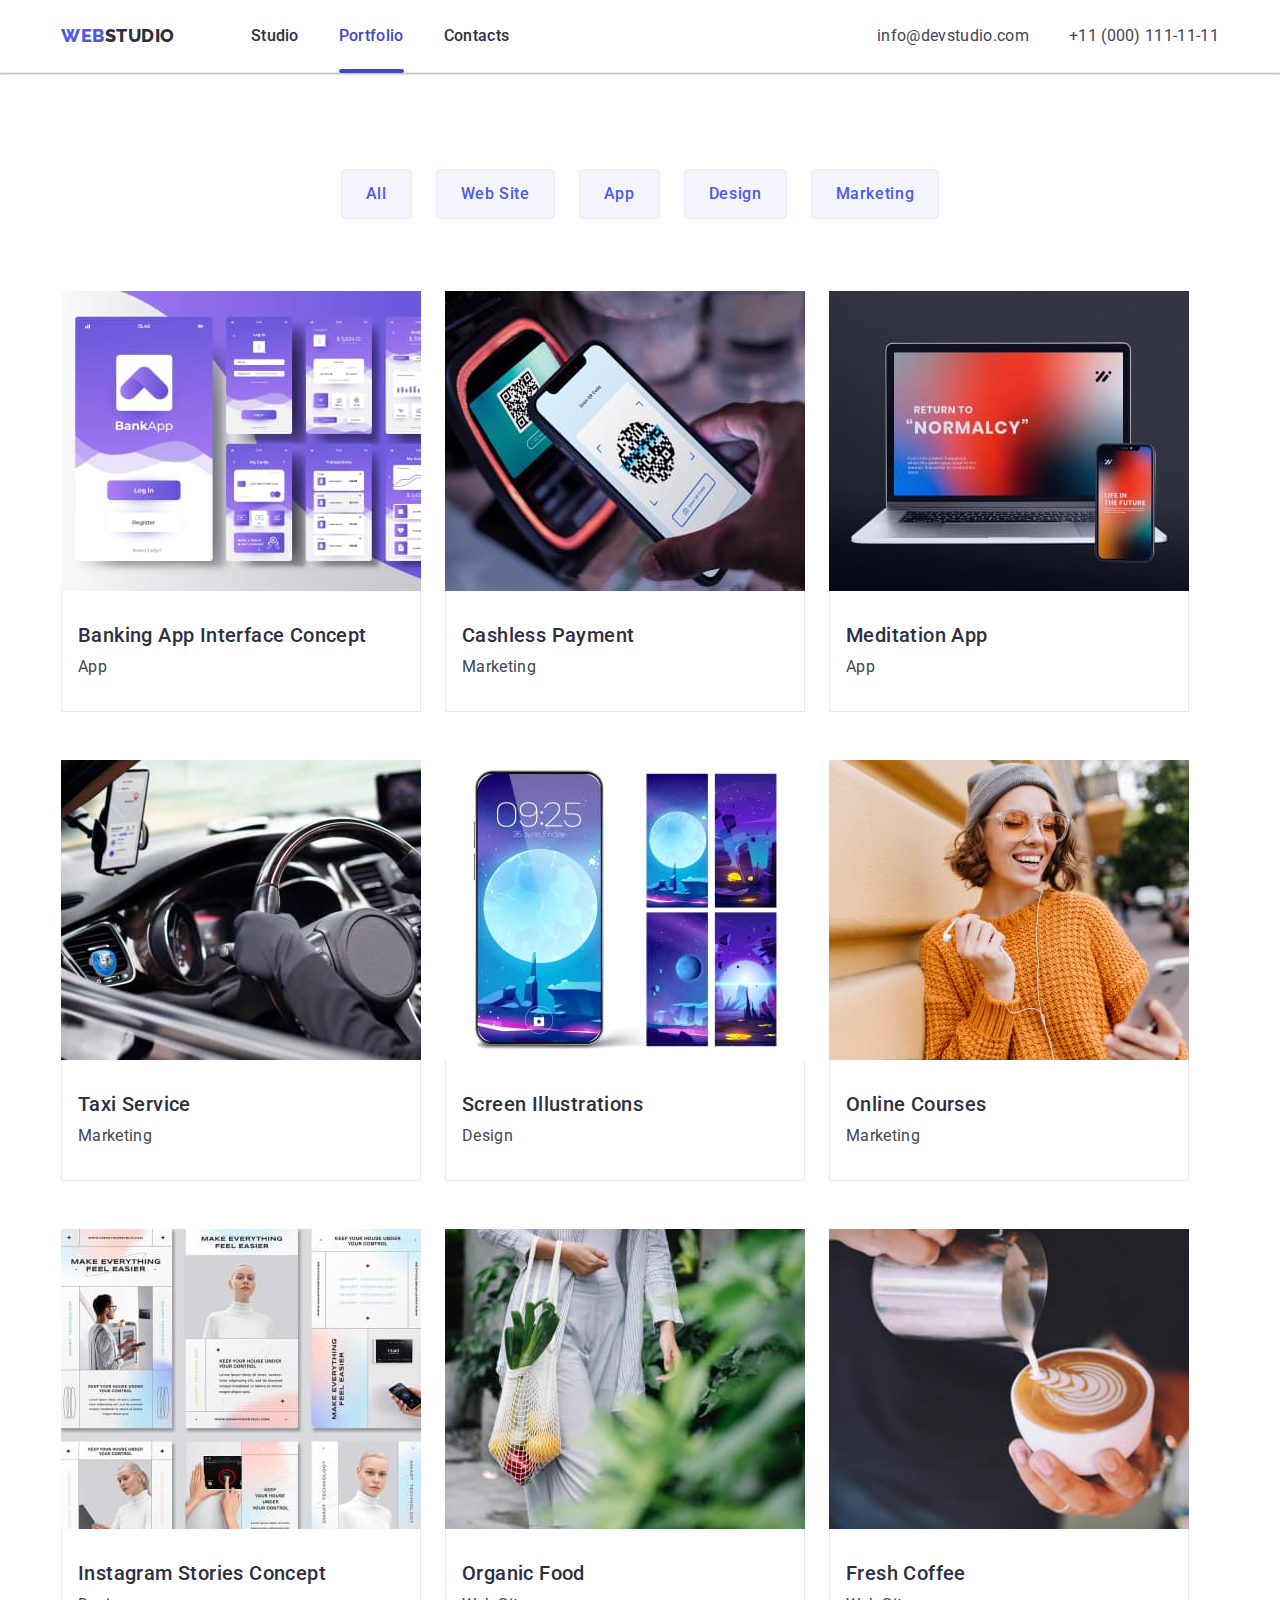
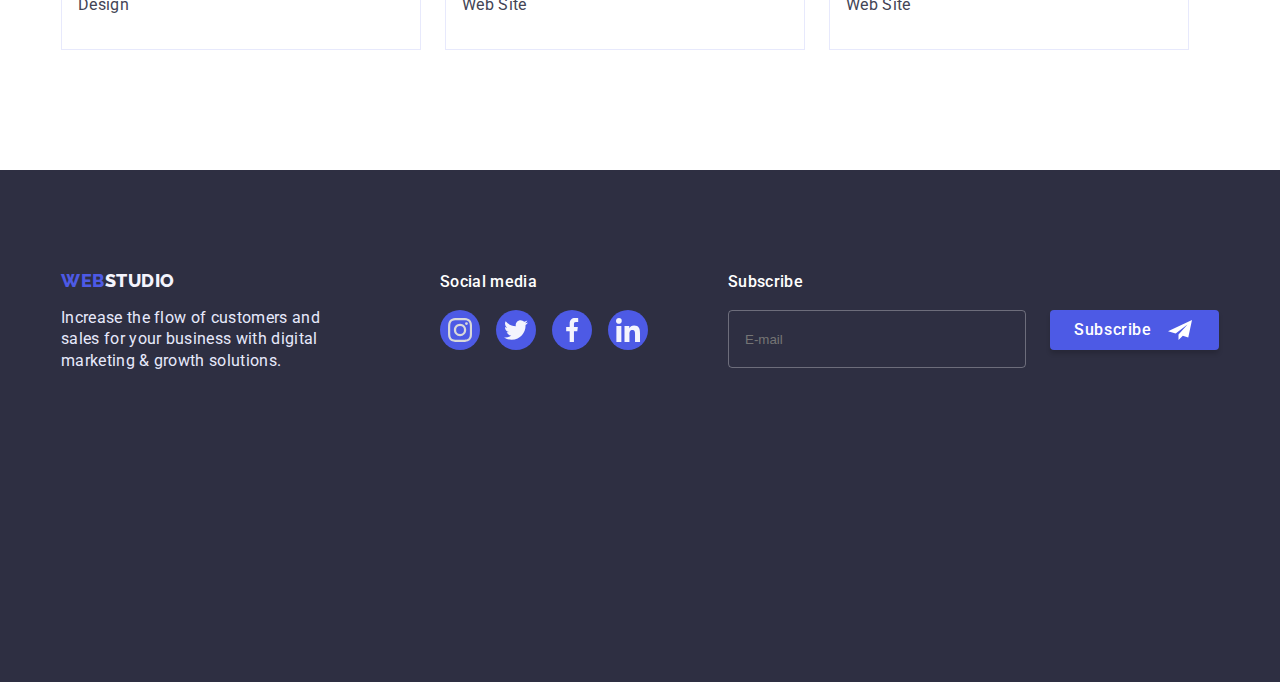
==== portfolio.html @ 03f20cb7 "summary" ====
<!DOCTYPE html>
<html lang="en">
  <head>
    <meta charset="UTF-8" />
    <meta http-equiv="X-UA-Compatible" content="IE=edge" />
    <meta name="viewport" content="width=device-width, initial-scale=1.0" />
    <title>Portfolio</title>
    <link rel="preconnect" href="https://fonts.googleapis.com" />
    <link rel="preconnect" href="https://fonts.gstatic.com" crossorigin />
    <link
      href="https://fonts.googleapis.com/css2?family=Raleway:wght@800&family=Roboto:wght@400;500;700&display=swap"
      rel="stylesheet"
    />
    <link
      rel="stylesheet"
      href="https://cdnjs.cloudflare.com/ajax/libs/modern-normalize/1.1.0/modern-normalize.min.css"
      integrity="sha512-wpPYUAdjBVSE4KJnH1VR1HeZfpl1ub8YT/NKx4PuQ5NmX2tKuGu6U/JRp5y+Y8XG2tV+wKQpNHVUX03MfMFn9Q=="
      crossorigin="anonymous"
      referrerpolicy="no-referrer"
    />
    <link
      rel="stylesheet"
      href="https://cdnjs.cloudflare.com/ajax/libs/animate.css/4.1.1/animate.min.css"
    />
    <link rel="stylesheet" href="./css/styles.css" />
  </head>
  <body>
    <!--Header-->
    <header class="header">
      <div class="container header-container">
        <nav class="site-nav">
          <a href="./index.html" class="logo-link logo-web link"
            >Web<span class="logo-studio">Studio</span></a
          >
          <!--navigation list-->
          <ul class="header-list list">
            <li class="header-item">
              <a class="header-link link" href="./index.html">Studio</a>
            </li>
            <li class="header-item">
              <a class="header-link link current" href="./portfolio.html"
                >Portfolio</a
              >
            </li>
            <li class="header-item">
              <a class="header-link link" href="">Contacts</a>
            </li>
          </ul>
        </nav>
        <address class="address">
          <ul class="contact-list list">
            <li class="contact-item">
              <a href="mailto:info@devstudio.com" class="contact link"
                >info@devstudio.com</a
              >
            </li>
            <li class="contact-item">
              <a href="tel:+110001111111" class="contact link"
                >+11 (000) 111-11-11</a
              >
            </li>
          </ul>
        </address>
      </div>
    </header>
    <!--Hero-->
    <main>
      <section class="portfolio">
        <div class="container">
          <h1 hidden>Field of activity</h1>
          <ul class="list-button list">
            <li class="button-nav">
              <button class="portfolio-modal-btn" type="button">All</button>
            </li>
            <li class="button-nav">
              <button class="portfolio-modal-btn" type="button">
                Web Site
              </button>
            </li>
            <li class="button-nav">
              <button class="portfolio-modal-btn" type="button">App</button>
            </li>
            <li class="button-nav">
              <button class="portfolio-modal-btn" type="button">Design</button>
            </li>
            <li class="button-nav">
              <button class="portfolio-modal-btn" type="button">
                Marketing
              </button>
            </li>
          </ul>
          <ul class="list row-cards-list">
            <li class="row-cards">
              <a href="" class="row-cards-link link">
                <div class="cards-top-wrap">
                  <img
                    src="./images/banking.jpg"
                    alt="service"
                    width="360"
                    height="300"
                  />
                  <p class="cards-cover-text">
                    14 Stylish and User-Friendly App Design Concepts · Task
                    Manager App · Calorie Tracker App · Exotic Fruit Ecommerce
                    App · Cloud Storage App
                  </p>
                </div>
                <div class="cards-container">
                  <h2 class="hero-media-img-title">
                    Banking App Interface Concept
                  </h2>
                  <p class="section-img-description">App</p>
                </div></a
              >
            </li>
            <li class="row-cards">
              <a href="" class="row-cards-link link">
                <div class="cards-top-wrap">
                  <img
                    src="./images/payment.jpg"
                    alt="cashless"
                    width="360"
                    height="300"
                  />
                  <p class="cards-cover-text">
                    14 Stylish and User-Friendly App Design Concepts · Task
                    Manager App · Calorie Tracker App · Exotic Fruit Ecommerce
                    App · Cloud Storage App
                  </p>
                </div>
                <div class="cards-container">
                  <h2 class="hero-media-img-title">Cashless Payment</h2>
                  <p class="section-img-description">Marketing</p>
                </div></a
              >
            </li>
            <li class="row-cards">
              <a href="" class="row-cards-link link"
                ><div class="cards-top-wrap">
                  <img
                    src="./images/add.jpg"
                    alt="meditation"
                    width="360"
                    height="300"
                  />
                  <p class="cards-cover-text">
                    14 Stylish and User-Friendly App Design Concepts · Task
                    Manager App · Calorie Tracker App · Exotic Fruit Ecommerce
                    App · Cloud Storage App
                  </p>
                </div>
                <div class="cards-container">
                  <h2 class="hero-media-img-title">Meditation App</h2>
                  <p class="section-img-description">App</p>
                </div></a
              >
            </li>
            <li class="row-cards">
              <a href="" class="row-cards-link link"
                ><div class="cards-top-wrap">
                  <img
                    src="./images/taxi.jpg"
                    alt="taxiservice"
                    width="360"
                    height="300"
                  />
                  <p class="cards-cover-text">
                    14 Stylish and User-Friendly App Design Concepts · Task
                    Manager App · Calorie Tracker App · Exotic Fruit Ecommerce
                    App · Cloud Storage App
                  </p>
                </div>
                <div class="cards-container">
                  <h2 class="hero-media-img-title">Taxi Service</h2>
                  <p class="section-img-description">Marketing</p>
                </div></a
              >
            </li>
            <li class="row-cards">
              <a href="" class="row-cards-link link"
                ><div class="cards-top-wrap">
                  <img
                    src="./images/screen.jpg"
                    alt="illustration"
                    width="360"
                    height="300"
                  />
                  <p class="cards-cover-text">
                    14 Stylish and User-Friendly App Design Concepts · Task
                    Manager App · Calorie Tracker App · Exotic Fruit Ecommerce
                    App · Cloud Storage App
                  </p>
                </div>
                <div class="cards-container">
                  <h2 class="hero-media-img-title">Screen Illustrations</h2>
                  <p class="section-img-description">Design</p>
                </div></a
              >
            </li>
            <li class="row-cards">
              <a href="" class="row-cards-link link"
                ><div class="cards-top-wrap">
                  <img
                    src="./images/onlinecourses.jpg"
                    alt="courses"
                    width="360"
                    height="300"
                  />
                  <p class="cards-cover-text">
                    14 Stylish and User-Friendly App Design Concepts · Task
                    Manager App · Calorie Tracker App · Exotic Fruit Ecommerce
                    App · Cloud Storage App
                  </p>
                </div>
                <div class="cards-container">
                  <h2 class="hero-media-img-title">Online Courses</h2>
                  <p class="section-img-description">Marketing</p>
                </div></a
              >
            </li>
            <li class="row-cards">
              <a href="" class="row-cards-link link"
                ><div class="cards-top-wrap">
                  <img
                    src="./images/instagram.jpg"
                    alt="storiescontent"
                    width="360"
                    height="300"
                  />
                  <p class="cards-cover-text">
                    14 Stylish and User-Friendly App Design Concepts · Task
                    Manager App · Calorie Tracker App · Exotic Fruit Ecommerce
                    App · Cloud Storage App
                  </p>
                </div>
                <div class="cards-container">
                  <h2 class="hero-media-img-title">
                    Instagram Stories Concept
                  </h2>
                  <p class="section-img-description">Design</p>
                </div></a
              >
            </li>
            <li class="row-cards">
              <a href="" class="row-cards-link link"
                ><div class="cards-top-wrap">
                  <img
                    src="./images/organicfood.jpg"
                    alt="organicfood"
                    width="360"
                    height="300"
                  />
                  <p class="cards-cover-text">
                    14 Stylish and User-Friendly App Design Concepts · Task
                    Manager App · Calorie Tracker App · Exotic Fruit Ecommerce
                    App · Cloud Storage App
                  </p>
                </div>
                <div class="cards-container">
                  <h2 class="hero-media-img-title">Organic Food</h2>
                  <p class="section-img-description">Web Site</p>
                </div></a
              >
            </li>
            <li class="row-cards">
              <a href="" class="row-cards-link link"
                ><div class="cards-top-wrap">
                  <img
                    src="./images/coffee.jpg"
                    alt="freshcofee"
                    width="360"
                    height="300"
                  />
                  <p class="cards-cover-text">
                    14 Stylish and User-Friendly App Design Concepts · Task
                    Manager App · Calorie Tracker App · Exotic Fruit Ecommerce
                    App · Cloud Storage App
                  </p>
                </div>
                <div class="cards-container">
                  <h2 class="hero-media-img-title">Fresh Coffee</h2>
                  <p class="section-img-description">Web Site</p>
                </div></a
              >
            </li>
          </ul>
        </div>
      </section>
    </main>
    <footer class="footer logo-link">
      <div class="footer-wrap container">
        <div>
          <a href="./index.html" class="logo-web link"
            >Web<span class="logo-studio-footer">studio</span></a
          >
          <p class="footer-text">
            Increase the flow of customers and sales for your business with
            digital marketing & growth solutions.
          </p>
        </div>
        <div class="social-nav">
          <h3 class="social-text">Social media</h3>
          <ul class="footer-soc-list list">
            <li class="footer-soc-item">
              <a href="" class="footer-soc-link link">
                <svg width="24" height="24" class="footer-soc-icon">
                  <use href="./images/icons.svg#icon-instagram"></use>
                </svg>
              </a>
            </li>
            <li class="footer-soc-item">
              <a href="" class="footer-soc-link link">
                <svg width="24" height="24" class="footer-soc-icon">
                  <use href="./images/icons.svg#icon-twitter"></use>
                </svg>
              </a>
            </li>
            <li class="footer-soc-item">
              <a href="" class="footer-soc-link link">
                <svg width="24" height="24" class="footer-soc-icon">
                  <use href="./images/icons.svg#icon-facebook"></use>
                </svg>
              </a>
            </li>
            <li class="footer-soc-item">
              <a href="" class="footer-soc-link link">
                <svg width="24" height="24" class="footer-soc-icon">
                  <use href="./images/icons.svg#icon-linkedin"></use>
                </svg>
              </a>
            </li>
          </ul>
        </div>
        <div class="footer-component">
          <h3 class="component-text">Subscribe</h3>
          <form class="component-form">
           <div class="component-field">
           <input class="component-input" type="email" id="user-subscribe" name="user-subscribe" placeholder="E-mail">
           <button type="submit" class="modal-btn component-btn-input">
            Subscribe
           <svg width="24" height="24" class="component-icon">
            <use href="./images/icons-6.svg#icon-Frame-3"></use>
           </svg></button>
          </div>
        </div>
     </div>
      </form>
    </footer>
  </body>
</html>
---- css/styles.css ----
:root {
  --main-title-color: #ffffff;
  --main-second-color: #2e2f42;
  --main-btn-color: #4d5ae5;
  --second-btn-color: #404bbf;
}

p,
h1,
h2,
h3,
h4,
h5,
h6 {
  margin: 0;
}

ul {
  padding-left: 0;
  margin: 0;
}

button {
  cursor: pointer;
}

address {
  font-style: normal;
}

body {
  font-family: "Roboto", sans-serif;
  font-style: normal;
  color: #434455;
  margin: 0;
}

img {
  display: block;
  max-width: 100%;
  height: auto;
}

.visually-hidden {
  position: absolute;
  width: 1px;
  height: 1px;
  margin: -1px;
  border: 0;
  padding: 0;

  white-space: nowrap;
  clip-path: inset(100%);
  clip: rect(0 0 0 0);
  overflow: hidden;
}

.list {
  list-style: none;
}

.link {
  text-decoration: none;
}

.container {
  max-width: 1158px;
  padding-left: 15px;
  padding-right: 15px;
  margin: 0 auto;
}

@media screen and (min-width: 480px) {
  container-res {
    background-color: #31d0aa;
  }
} /*======================Header===================*/
.header {
  border-bottom: 1px solid #e7e9fc;
  box-shadow: 0px 2px 1px rgba(46, 47, 66, 0.08),
    0px 1px 1px rgba(46, 47, 66, 0.16), 0px 1px 6px rgba(46, 47, 66, 0.08);
  padding-top: 24px;
  padding-bottom: 24px;
}

.header-container {
  display: flex;
}

.site-nav {
  display: flex;
  align-items: center;
  margin-right: auto;
}

.logo-link {
  margin-right: 76px;
}

.logo-web {
  font-family: "Raleway", sans-serif;
  color: #4d5ae5;
  text-transform: uppercase;
  font-weight: 800;
  font-size: 18px;
  line-height: 1.17;
  letter-spacing: 0.03em;
}

.logo-studio {
  color: #2e2f42;
}

.logo-studio-footer {
  color: #f4f4fd;
}

.header-list {
  display: flex;
  gap: 40px;
}

.header-link {
  display: block;
  position: relative;
  font-weight: 500;
  font-size: 16px;
  line-height: 1.5;
  letter-spacing: 0.02em;
  color: #2e2f42;
  transition: color 250ms;
  transition-timing-function: cubic-bezier(0.4, 0, 0.2, 1);
}

.header-link:hover,
.header-link:focus {
  color: #404bbf;
}

.header-link.current {
  color: #404bbf;
}

.current::after {
  content: "";
  position: absolute;
  width: 100%;
  height: 4px;
  left: 0px;
  bottom: 0;
  top: 45px;
  display: block;
  background-color: #404bbf;
  border-radius: 2px;
}

.contact-list {
  display: flex;
  gap: 40px;
}

.contact {
  font-size: 16px;
  line-height: 1.5;
  letter-spacing: 0.02em;
  color: #434455;
}

.contact:hover,
.contact:focus {
  color: #404bbf;
  transition: color 250ms;
  transition-timing-function: cubic-bezier(0.4, 0, 0.2, 1);
}

.contact-item {
  font-style: normal;
  margin-left: auto;
}

/*======================Hero=====================*/

.hero {
  background-color: #2e2f42;
  background-image: linear-gradient(
      rgba(46, 47, 66, 0.7),
      rgba(46, 47, 66, 0.7)
    ),
    url(../images/hero-bg.jpg);
  background-repeat: no-repeat;
  background-position: center;
  margin: 0 auto;
  max-width: 1440px;
  height: 600px;
  padding-top: 188px;
  padding-bottom: 188px;
}

.hero-top-title {
  font-weight: 700;
  font-size: 56px;
  line-height: 1.07;
  text-align: center;
  letter-spacing: 0.02em;
  color: var(--main-title-color);
  margin: 0 auto;
  white-space: pre-line;
  margin-bottom: 48px;
  max-width: 496px;
  height: 120px;
  left: 472px;
  top: 260px;
}

.modal-btn {
  min-width: 169px;
  height: 56px;
  font-family: "Roboto", sans-serif;
  font-weight: 500;
  font-size: 16px;
  line-height: 1.5;
  letter-spacing: 0.04em;
  cursor: pointer;
  color: var(--main-title-color);
  background: #4d5ae5;
  box-shadow: 0px 4px 4px rgba(0, 0, 0, 0.15);
  border-radius: 4px;
  border: none;
  display: block;
  margin: 0 auto;
}
.modal-btn:hover,
.modal-btn:focus {
  color: #ffffff;
  background: #404bbf;

  transition: color 250ms;
  transition-timing-function: cubic-bezier(0.4, 0, 0.2, 1);
}

.about {
  padding-top: 120px;
  padding-bottom: 120px;
}

.hero-list {
  display: flex;
  justify-content: space-between;
  gap: 24px;
}

.info-list {
  width: calc((100% - 72px) / 4);
  max-width: 264px;
}

.hero-second-title {
  font-weight: 500;
  font-size: 20px;
  line-height: 1.2;
  letter-spacing: 0.02em;
  color: #2e2f42;
  margin-top: 8px;
  margin-bottom: 8px;
}

.section-description {
  font-size: 16px;
  line-height: 1.33;
  letter-spacing: 0.02em;
  margin-bottom: 8px;
}

.feature-list {
  display: flex;
  justify-content: center;
  margin-bottom: 8px;
}

.feature-item {
  width: 264px;
  height: 112px;
}

.feature-link {
  width: 100%;
  height: 100%;
  background-color: brown;
  display: flex;
  align-items: center;
  justify-content: center;
  background-color: #f4f4fd;
  border-radius: 4px;
}

.about-work {
  padding-bottom: 120px;
}

.hero-main-title {
  font-weight: 700;
  font-size: 36px;
  line-height: 1.11;
  text-align: center;
  letter-spacing: 0.02em;
  text-transform: capitalize;
  color: #2e2f42;
  text-align: center;
  margin-bottom: 72px;
}

.about-list {
  display: flex;
  gap: 24px;
  justify-content: space-between;
}

.about-team {
  padding-top: 120px;
  padding-bottom: 120px;
  background-color: #f4f4fd;
}

.about-item {
  width: calc((100% - 48px) / 3);
  background-color: #ffffff;
  box-shadow: 0px 1px 6px rgba(46, 47, 66, 0.08),
    0px 1px 1px rgba(46, 47, 66, 0.16), 0px 2px 1px rgba(46, 47, 66, 0.08);
  border-radius: 0px 0px 4px 4px;
}

.hero-text {
  display: flex;
  flex-direction: column;
  justify-content: center;
  align-items: center;
  padding: 32px 16px;
}

.team-soc-list {
  display: flex;
  justify-content: center;
  gap: 24px;
}

.taem-soc-item {
  height: 40px;
  width: 40px;
}

.team-soc-link {
  width: 100%;
  height: 100%;
  border-radius: 50%;
  background-color: #4d5ae5;
  display: flex;
  align-items: center;
  justify-content: center;
  color: #ffffff;
}

.team-soc-icon {
  fill: currentColor;
}
.team-soc-link:hover {
  background-color: #404bbf;
  color: #ffffff;
  transition: transform 250ms cubic-bezier(0.4, 0, 0.2, 1), linear;
}

.сustomers {
  position: relative;
  background-color: #ffffff;
  text-align: center;
  padding-top: 120px;
  padding-bottom: 120px;
}

.сustomers-logo {
  display: flex;
  flex-direction: row;
  align-items: center;
  justify-content: space-between;
  cursor: pointer;
  padding: 0px;
  gap: 24px;
  width: 1128px;
  height: 88px;
  left: 156px;
}

.сustomers-item {
  top: 16px;
  left: 32px;
  width: 168px;
  height: 88px;
}

.сustomers-link {
  width: 100%;
  height: 100%;
  border-radius: 50%;
  display: flex;
  border: 1px solid #8e8f99;
  border-radius: 4px;
  align-items: center;
  justify-content: center;
  fill: #4d5ae5;
}

.сustomers-icon {
  fill: #8e8f99;
}
.сustomers-link:hover {
  border-color: #4d5ae5;
  transition: transform 250ms cubic-bezier(0.4, 0, 0.2, 1), linear;
}

.сustomers-link:hover .сustomers-icon {
  fill: #4d5ae5;
}

/*======================footer=====================*/
.footer {
  background-color: #2e2f42;
  height: 312px;
  margin-right: auto;
  padding-top: 100px;
  padding-bottom: 100px;
}
.footer-wrap {
  display: flex;
}

.footer-text {
  font-style: normal;
  font-weight: 400;
  font-size: 16px;
  line-height: 1.33;
  letter-spacing: 0.02em;
  color: #e7e9fc;
  display: flex;
  max-width: 264px;
  margin-top: 16px;
  margin-right: 120px;
}

.social-nav {
  align-items: center;
  margin-right: auto;
  padding-bottom: 132px;
}

.social-text {
  font-style: normal;
  font-weight: 500;
  font-size: 16px;
  line-height: 1.5;
  letter-spacing: 0.02em;
  color: #ffffff;
}

.footer-soc-list {
  display: inline-flex;
  margin-top: 16px;
  gap: 16px;
}

.footer-soc-item {
  height: 40px;
  width: 40px;
}

.footer-soc-link {
  width: 100%;
  height: 100%;
  border-radius: 50%;
  background-color: #4d5ae5;
  display: flex;
  align-items: center;
  justify-content: center;
}

.footer-soc-icon {
  fill: currentColor;
}

.footer-soc-link:hover {
  background-color: #31d0aa;
  transition: transform 250ms cubic-bezier(0.4, 0, 0.2, 1), linear;
}

.footer-soc-link:hover .footer-soc-icon {
  fill: #8e8f99;
}

.footer-component {
  align-items: center;
  margin-left: 80px;
  padding-bottom: 132px;
}
.component-text {
  font-style: normal;
  font-weight: 500;
  font-size: 16px;
  line-height: 1.5;
  letter-spacing: 0.02em;
  display: flex;
  color: #ffffff;
  text-align: center;
  margin-bottom: 16px;
}

.component-form {
  display: flex;
}

.component-field {
  display: flex;
}

.component-input {
  padding: 8px 16px 8px 16px;
  border: 1px solid rgba(255, 255, 255, 0.3);
  border-radius: 4px;
  background-color: transparent;
  width: 264px;
  height: 40px;
  margin-right: 24px;
  color: #f4f4fd;
  outline: transparent;
  transition: border-color 250ms cubic-bezier(0.4, 0, 0.2, 1);
}

.component-btn-input {
  width: 165px;
  height: 40px;
  padding: 8px 24px;
  background-color: #4d5ae5;
  border-radius: 4px;
  border: transparent;
  display: flex;
  gap: 16px;
  font-weight: 500;
  font-size: 16px;
  line-height: 1.5;
  text-align: center;
  letter-spacing: 0.04em;
  color: #ffffff;
  transition: background-color 250ms cubic-bezier(0.4, 0, 0.2, 1);
}

.component-icon {
  top: 8px;
  left: 117px;
}

/*==================portfolio===============*/

.portfolio {
  padding-top: 96px;
  padding-bottom: 120px;
}

.list-button {
  display: flex;
  gap: 24px;
  margin-bottom: 72px;
  justify-content: center;
}

.portfolio-modal-btn {
  font-family: "Roboto", sans-serif;
  font-style: normal;
  font-weight: 500;
  font-size: 16px;
  line-height: 1.5;
  letter-spacing: 0.04em;
  color: #4d5ae5;
  background-color: #f4f4fd;
  border: 1px solid #e7e9fc;
  border-radius: 4px;
  cursor: pointer;
  margin: 0 auto;
  padding: 12px 24px;
}

.portfolio-modal-btn:hover,
.portfolio-modal-btn:focus {
  color: #ffffff;
  background-color: #404bbf;
  box-shadow: 0px 3px 1px rgba(0, 0, 0, 0.1), 0px 2px 1px rgba(0, 0, 0, 0.08),
    0px 2px 2px rgba(0, 0, 0, 0.12);
  transition: transform 2500ms cubic-bezier(0.4, 0, 0.2, 1), linear;
}

.row-cards-list {
  display: flex;
  flex-wrap: wrap;
  column-gap: 24px;
  row-gap: 48px;
}

.row-cards {
  width: calc(100% - 48 / 3);
  cursor: pointer;
}

.row-cards-link {
  display: block;
}

.row-cards-link:hover,
.row-cards-link:focus {
  box-shadow: 0px 1px 6px rgba(46, 47, 66, 0.08),
    0px 1px 1px rgba(46, 47, 66, 0.16), 0px 2px 1px rgba(46, 47, 66, 0.08);
}

.row-cards:hover .cards-cover-text {
  transform: translateY(0%);
  transition: transform 300ms linear;
}

.cards-top-wrap {
  position: relative;
  overflow: hidden;
}

.cards-cover-text {
  position: absolute;
  top: 0;
  font-style: normal;
  font-weight: 400;
  font-size: 16px;
  line-height: 1.5;
  letter-spacing: 0.02em;
  padding-top: 40px;
  padding-left: 32px;
  padding-right: 32px;
  color: #f4f4fd;
  background: #4d5ae5;
  height: 100%;
  transform: translateY(100%);
}
.cards-container {
  background-color: #ffffff;
  border: 1px solid #e7e9fc;
  border-top: none;
  padding-top: 32px;
  padding-bottom: 32px;
  padding-left: 16px;
}

.hero-media-img-title {
  font-weight: 500;
  font-size: 20px;
  line-height: 1.2;
  letter-spacing: 0.02em;
  color: #2e2f42;
  margin-bottom: 8px;
}

.section-img-description {
  font-size: 16px;
  line-height: 1.5;
  letter-spacing: 0.02em;
  color: #434455;
}

.backdrop {
  position: fixed;
  top: 0;
  width: 100%;
  height: 100%;
  padding-top: 88px;
  padding-bottom: 16px;
  background-color: rgba(46, 47, 66, 0.4);
  background: 0px 1px 1px rgba(0, 0, 0, 0.14), 0px 1px 3px rgba(0, 0, 0, 0.12),
    0px 2px 1px rgba(0, 0, 0, 0.2);
  transition: opacity 300ms linear, visibility 300ms linear;
}

.modal {
  width: 408px;
  min-height: 576px;
  background-color: #fcfcfc;
  box-shadow: 0px 1px 1px rgb(0 0 0 / 14%), 0px 1px 3px rgb(0 0 0 / 12%),
    0px 2px 1px rgb(0 0 0 / 20%);
  border-radius: 4px;
  position: absolute;
  top: 50%;
  left: 50%;
  transform: translate(-50%, -50%) scaleY(1);
  transition: transform 250ms cubic-bezier(0.4, 0, 0.2, 1);
  padding: 24px;
}

.modal-close {
  display: flex;
  margin-left: auto;
  width: 24px;
  height: 24px;
  border-radius: 50%;
  background-color: #e7e9fc;
  border: 1px solid rgba(0, 0, 0, 0.1);
  display: flex;
  align-items: center;
  justify-content: center;
  fill: #000000;
  transition: background-color 250ms cubic-bezier(0.4, 0, 0.2, 1),
    fill 250ms cubic-bezier(0.4, 0, 0.2, 1);
}

.modal-close:hover,
.modal-close:focus {
  background-color: #404bbf;
  fill: #ffffff;
}

.modal-close-icon {
  top: 8px;
  left: 8px;
}

.backdrop.is-hidden .modal {
  transform: translate(-50%, -50%) scaleY(0);
}

.is-hidden {
  opacity: 0;
  visibility: hidden;
  pointer-events: none;
}

.modal-title {
  font-style: normal;
  font-size: 16px;
  font-weight: 500;
  line-height: 1.5;
  letter-spacing: 0.02em;
  width: 360px;
  height: 24px;
  text-align: center;
  color: #2e2f42;
  margin-top: 24px;
  margin-bottom: 16px;
}

.modal-input {
  width: 100%;
  height: 40px;
  left: 32px;
  top: 18px;
  border: 1px solid rgba(46, 47, 66, 0.4);
  border-radius: 4px;
  padding-left: 38px;
  font-weight: 400;
  font-size: 12px;
  line-height: 1.17;
  letter-spacing: 0.04em;
  outline: transparent;
}

.modal-input::placeholder {
  font-size: 12px;
  color: rgba(46, 47, 66, 0.4);
}

.modal-lable-text {
  display: inline-block;
  margin-bottom: 4px;
  font-weight: 400;
  font-size: 12px;
  line-height: 1.17;
  letter-spacing: 0.04em;
  color: #8e8f99;
}

.modal-input-icon {
  position: absolute;
  left: 16px;
  top: 50%;
  transform: translateY(-50%);
}

.modal-input:focus {
  border-color: #4d5ae5;
}

.modal-input:focus + .modal-input-icon {
  fill: #4d5ae5;
}

.input-wrap {
  position: relative;
  margin-bottom: 8px;
}

.modal-textarea {
  width: 100%;
  height: 120px;
  border: 1px solid rgba(33, 33, 33, 0.2);
  border-radius: 4px;
  background-color: transparent;
  resize: none;
  outline: transparent;
  padding-top: 8px;
  padding-left: 16px;
  font-weight: 400;
  font-size: 12px;
  line-height: 1.17;
  letter-spacing: 0.04em;
  transition: border-color 250ms cubic-bezier(0.4, 0, 0.2, 1);
}

.modal-textarea:focus {
  border-color: #4d5ae5;
}

.check-text {
  font-size: 12px;
  line-height: 1.17;
  letter-spacing: 0.04em;
  color: #8e8f99;
  display: flex;
  align-items: center;
  gap: 8px;
}

.check-text span {
  width: 16px;
  height: 16px;
  border: 1px solid rgba(46, 47, 66, 0.4);
  border-radius: 2px;
  display: flex;
  align-items: center;
  justify-content: center;
  fill: transparent;
}

.privacy policy {
  color: #4d5ae5;
}

.modal-check:checked + .check-text span {
  background-color: #404bbf;
  border: none;
  fill: #f4f4fd;
}

.modal-btn-input {
  display: flex;
  align-items: center;
  justify-content: center;
  margin: auto;
  margin-top: 24px;
  background: #4d5ae5;
  width: 169px;
  height: 56px;
  box-shadow: 0px 4px 4px rgb(0 0 0 / 15%);
  border-radius: 4px;
  border: transparent;
  color: #ffffff;
  font-weight: 500;
  font-size: 16px;
  line-height: 1.5;
  transition: background-color 250ms cubic-bezier(0.4, 0, 0.2, 1);
}
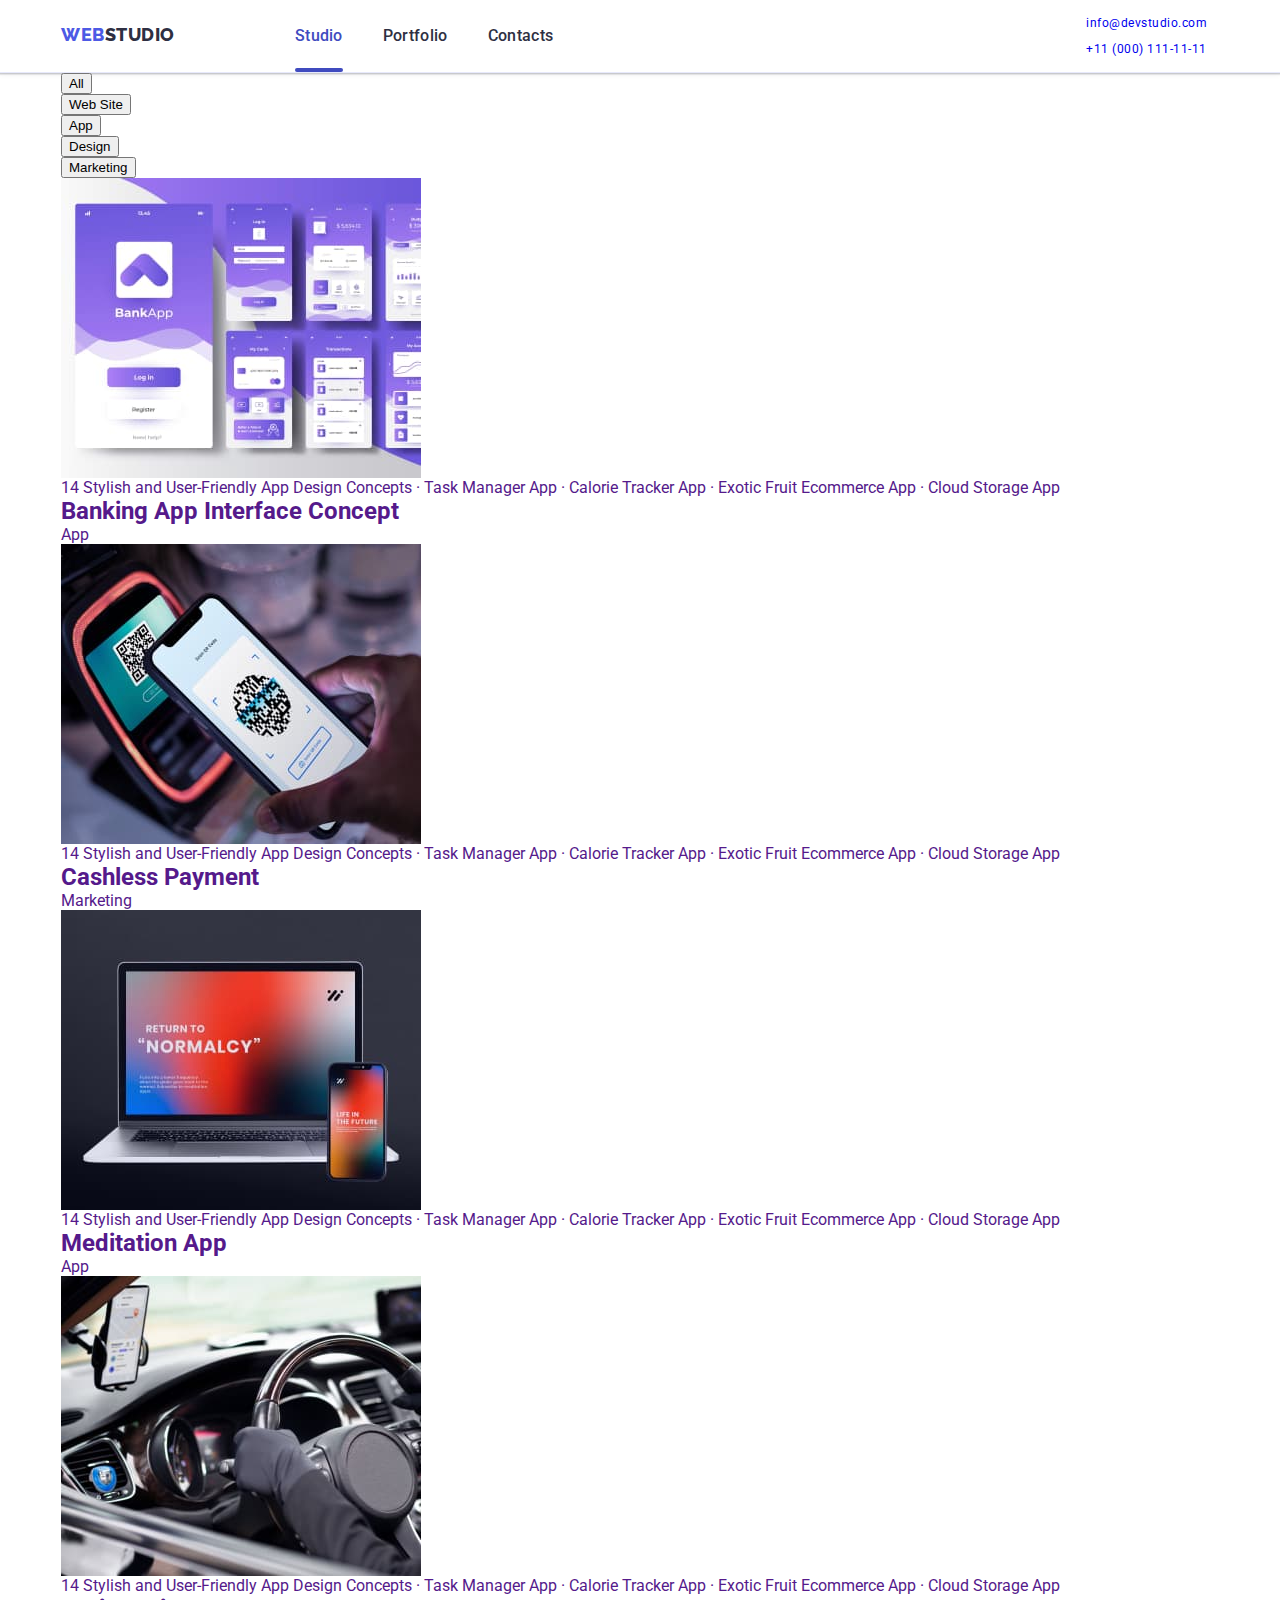
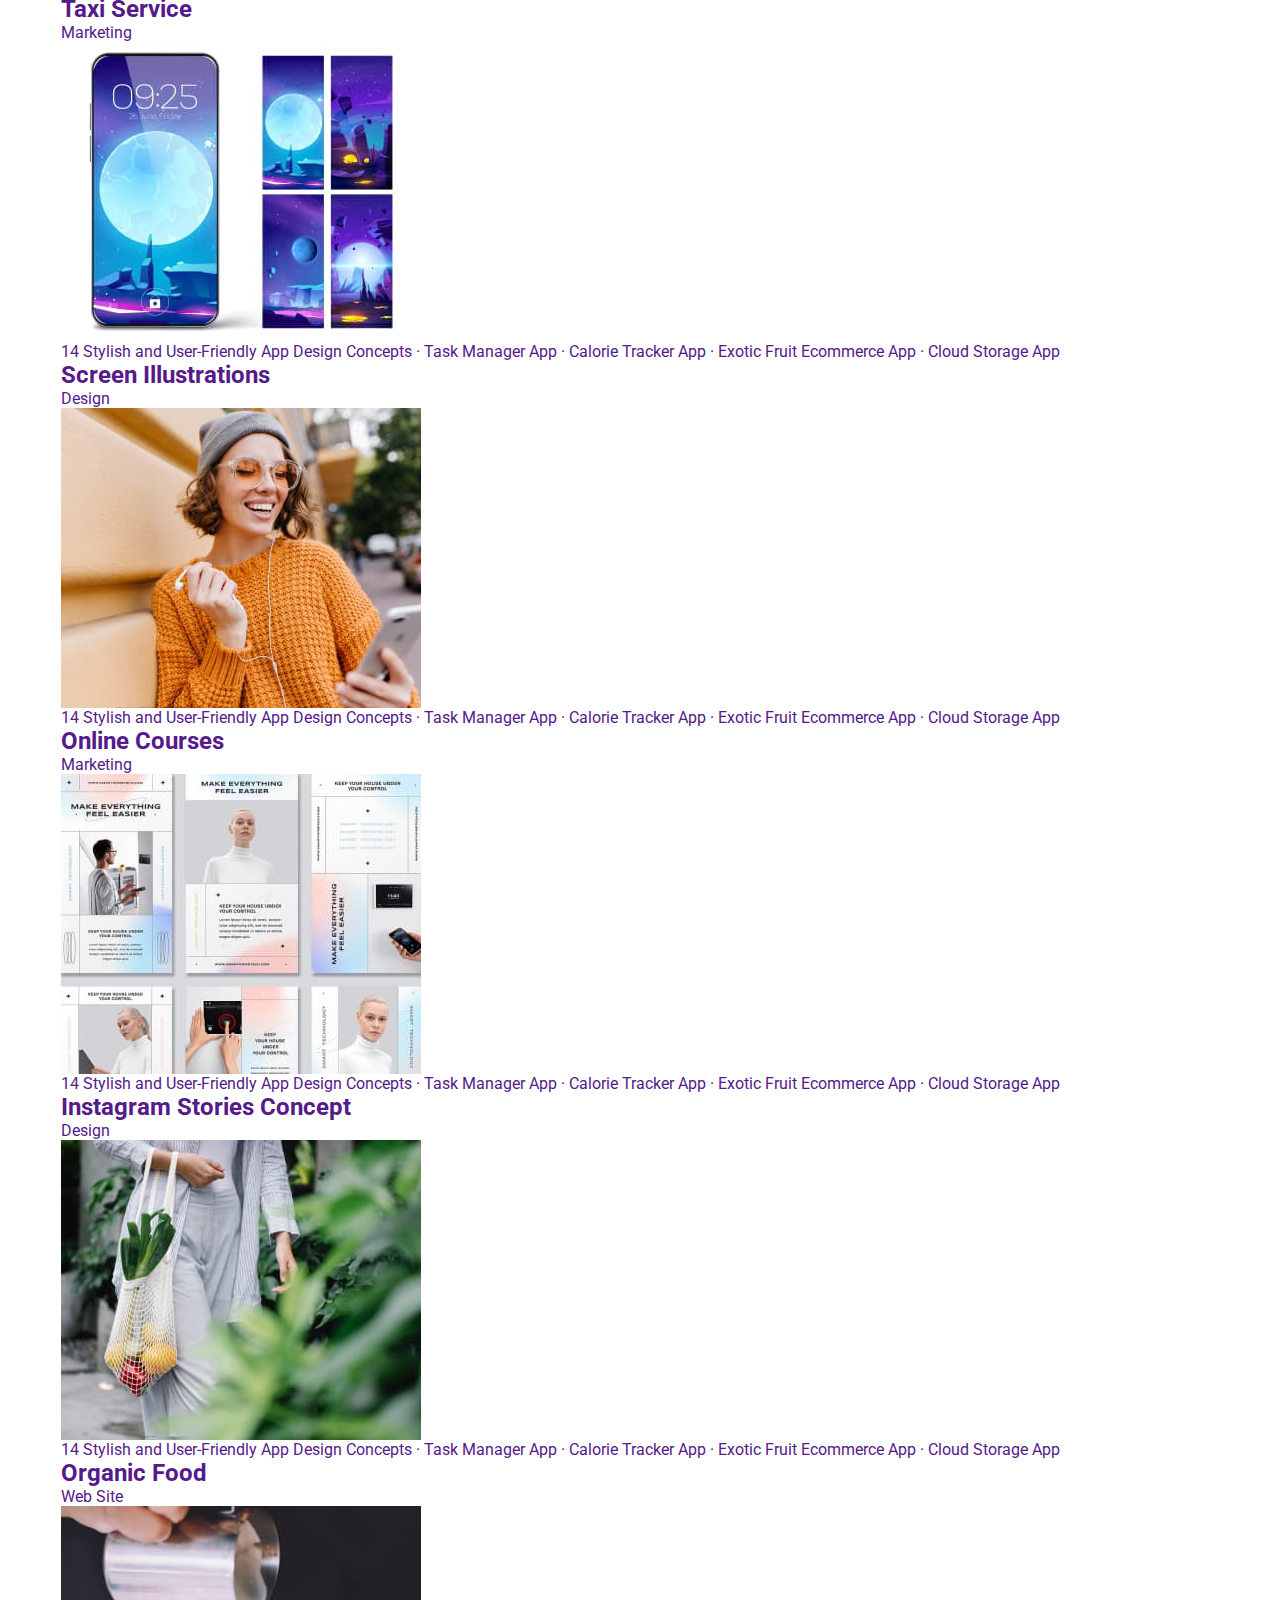
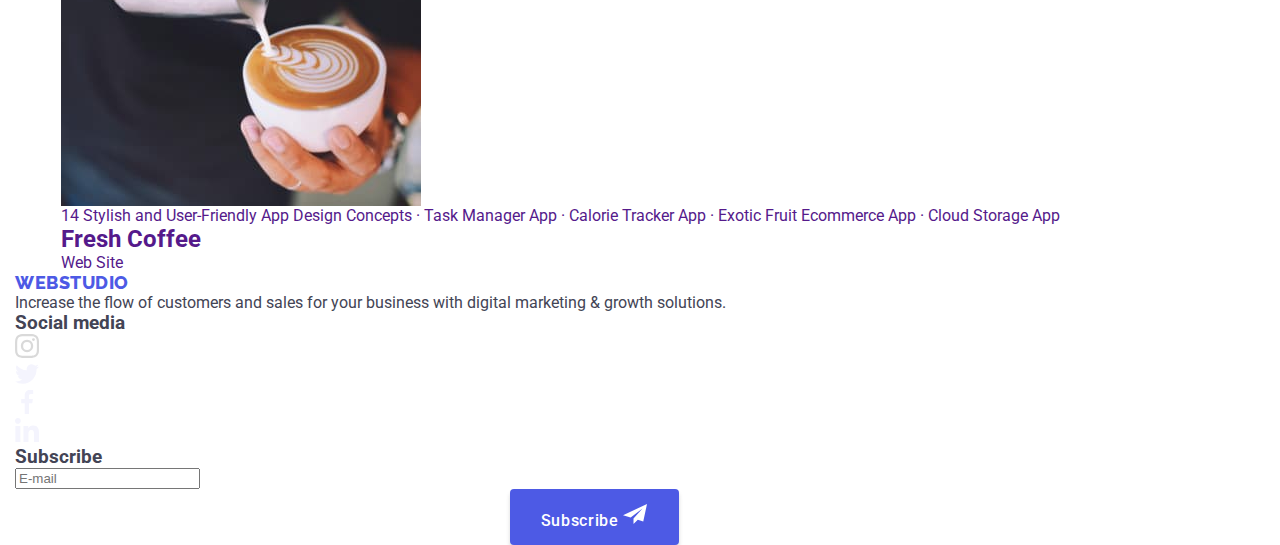
==== commit d292bd31: "summary" ====
--- a/portfolio.html
+++ b/portfolio.html
@@ -22,12 +22,15 @@
       rel="stylesheet"
       href="https://cdnjs.cloudflare.com/ajax/libs/animate.css/4.1.1/animate.min.css"
     />
-    <link rel="stylesheet" href="./css/styles.css" />
+     <link rel="stylesheet" href="./css/basic.css" />
+    <link rel="stylesheet" href="./css/mobile.css" />
+    <link rel="stylesheet" href="./css/tablet.css" />
+    <link rel="stylesheet" href="./css/desctop.css" />
   </head>
-  <body>
+  <body style="overflow: hidden;">
     <!--Header-->
-    <header class="header">
-      <div class="container header-container">
+   <header class="header">
+      <div class="container header-wrapper">
         <nav class="site-nav">
           <a href="./index.html" class="logo-link logo-web link"
             >Web<span class="logo-studio">Studio</span></a
@@ -35,22 +38,28 @@
           <!--navigation list-->
           <ul class="header-list list">
             <li class="header-item">
-              <a class="header-link link" href="./index.html">Studio</a>
+              <a class="header-link link current" href="./index.html">Studio</a>
             </li>
             <li class="header-item">
-              <a class="header-link link current" href="./portfolio.html"
-                >Portfolio</a
-              >
+              <a class="header-link link" href="./portfolio.html">Portfolio</a>
             </li>
             <li class="header-item">
               <a class="header-link link" href="">Contacts</a>
             </li>
           </ul>
         </nav>
+         <a href="./index.html" class="logo-link logo-web link mobile"
+            >Web<span class="logo-studio">Studio</span></a
+          >
+        <button type="button" class="mob-menu-open-btn mobile" data-menu-open>
+           <svg class="mob-menu-icon" width="32" height="22">
+            <use href="./images/icons-7.svg#icon-menu-hamburger"></use>
+          </svg>
+        </button>
         <address class="address">
           <ul class="contact-list list">
             <li class="contact-item">
-              <a href="mailto:info@devstudio.com" class="contact link"
+              <a href="mailto:info@devstudio.com" class="contact link mail"
                 >info@devstudio.com</a
               >
             </li>
@@ -61,6 +70,68 @@
             </li>
           </ul>
         </address>
+      </div>
+       <div class="menu-container is-hidden" data-menu id="mobile-menu">
+        <button type="button" class="mob-menu-close-btn media-close-menu" data-menu-close>
+          <svg width="8" height="8">
+            <use href="./images/icons-4.svg#icon-close-black"></use>
+          </svg>
+        </button>
+        <ul class="mob-menu-list list">
+          <li>
+            <a class="mob-menu-link link mob-menu-studio" href="./index.html"
+              >Studio</a
+            >
+          </li>
+          <li>
+            <a class="mob-menu-link link" href="./portfolio.html">Portfolio</a>
+          </li>
+          <li>
+            <a class="mob-menu-link link-current link" href="">Contacts</a>
+          </li>
+        </ul>
+         <ul class="mob-menu-contacts list">
+          <li>
+            <a class="mob-menu-tel link" href="tel:+110001111111"
+              >+11 (000) 111-11-11</a
+            >
+          </li>
+          <li>
+            <a class="mob-menu-meil link mail" href="mailto:info@devstudio.com"
+              >info@devstudio.com</a
+            >
+          </li>
+        </ul>
+          <ul class="mob-menu-soc list">
+          <li>
+            <a class="soc-media-link" href="">
+              <svg class="soc-icon" width="24" height="24">
+                <use href="./images/icons.svg#icon-instagram"></use>
+              </svg>
+            </a>
+          </li>
+          <li>
+            <a class="soc-media-link" href="">
+              <svg class="soc-icon" width="24" height="24">
+                <use href="./images/icons.svg#icon-twitter"></use>
+              </svg>
+            </a>
+          </li>
+          <li>
+            <a class="soc-media-link" href="">
+              <svg class="soc-icon" width="24" height="24">
+                <use href="./images/icons.svg#icon-facebook"></use>
+              </svg>
+            </a>
+          </li>
+          <li>
+            <a class="soc-media-link" href="">
+              <svg class="soc-icon" width="24" height="24">
+                <use href="./images/icons.svg#icon-linkedin"></use>
+              </svg>
+            </a>
+          </li>
+        </ul>
       </div>
     </header>
     <!--Hero-->
--- a/css/basic.css
+++ b/css/basic.css
@@ -0,0 +1,289 @@
+:root {
+  --main-title-color: #ffffff;
+  --main-second-color: #2e2f42;
+  --main-btn-color: #4d5ae5;
+  --second-btn-color: #404bbf;
+}
+
+p,
+h1,
+h2,
+h3,
+h4,
+h5,
+h6 {
+  margin: 0;
+}
+
+ul {
+  padding-left: 0;
+  margin: 0;
+}
+
+button {
+  cursor: pointer;
+}
+
+address {
+  font-style: normal;
+}
+
+body {
+  font-family: "Roboto", sans-serif;
+  font-style: normal;
+  color: #434455;
+  margin: 0;
+}
+
+img {
+  display: block;
+}
+
+.visually-hidden {
+  position: absolute;
+  width: 1px;
+  height: 1px;
+  margin: -1px;
+  border: 0;
+  padding: 0;
+
+  white-space: nowrap;
+  clip-path: inset(100%);
+  clip: rect(0 0 0 0);
+  overflow: hidden;
+}
+
+.list {
+  list-style: none;
+}
+
+.link {
+  text-decoration: none;
+}
+
+.container {
+  width: 100%;
+  padding-left: 15px;
+  padding-right: 15px;
+  margin-left: auto;
+  margin-right: auto;
+}
+
+/*======================Header===================*/
+
+.header {
+  border-bottom: 1px solid #e7e9fc;
+  box-shadow: 0px 2px 1px rgba(46, 47, 66, 0.08),
+    0px 1px 1px rgba(46, 47, 66, 0.16), 0px 1px 6px rgba(46, 47, 66, 0.08);
+  padding: 24px 16px;
+}
+
+.site-nav,
+address {
+  display: none;
+}
+
+.logo-web {
+  font-family: "Raleway", sans-serif;
+  color: #4d5ae5;
+  text-transform: uppercase;
+  font-weight: 800;
+  font-size: 18px;
+  line-height: 1.17;
+  letter-spacing: 0.03em;
+}
+
+.logo-studio {
+  color: #2e2f42;
+}
+
+.header-link {
+  display: block;
+  font-weight: 500;
+  font-size: 16px;
+  line-height: 1.5;
+  letter-spacing: 0.02em;
+  color: #2e2f42;
+  transition: color 250ms;
+  transition-timing-function: cubic-bezier(0.4, 0, 0.2, 1);
+}
+
+.header-wrapper {
+  display: flex;
+  justify-content: space-between;
+  align-items: center;
+}
+
+.mob-menu-open-btn {
+  background-color: transparent;
+  margin-left: auto;
+  border: none;
+}
+
+.mob-menu-icon {
+  stroke: #2e2f42;
+}
+
+.menu-container {
+  position: fixed;
+  top: 0;
+  left: 0;
+  z-index: 1;
+  width: 100%;
+  height: 100%;
+  background-color: #ffffff;
+  box-shadow: 0px 2px 1px rgba(46, 47, 66, 0.08),
+    0px 1px 1px rgba(46, 47, 66, 0.16), 0px 1px 6px rgba(46, 47, 66, 0.08);
+  padding: 80px 24px 40px 40px;
+  display: flex;
+  flex-direction: column;
+  justify-content: space-between;
+  overflow: auto;
+}
+
+.menu-container.is-hidden {
+  opacity: 0;
+  pointer-events: none;
+}
+
+.mob-menu-close-btn {
+  margin-left: auto;
+  position: absolute;
+  top: 24px;
+  right: 24px;
+  display: flex;
+  justify-content: center;
+  align-items: center;
+  width: 24px;
+  height: 24px;
+  border: 1px solid rgba(0, 0, 0, 0.1);
+  border-radius: 50%;
+  background-color: #e7e9fc;
+  transition: background-color 250ms cubic-bezier(0.4, 0, 0.2, 1);
+  transition: fill 250ms cubic-bezier(0.4, 0, 0.2, 1);
+}
+
+.mob-menu-link {
+  display: block;
+  color: #2e2f42;
+  font-style: normal;
+  font-weight: 700;
+  font-size: 36px;
+  line-height: 1.11;
+  margin-bottom: 40px;
+}
+
+.link-current {
+  color: #404bbf;
+}
+
+.mob-menu-tel {
+  display: block;
+  color: #4d5ae5;
+  font-weight: 700;
+  font-size: 36px;
+  line-height: 1.11;
+  margin-top: 284px;
+  margin-bottom: 40px;
+}
+
+.mob-menu-meil {
+  display: block;
+  color: #434455;
+  font-weight: 500;
+  font-size: 20px;
+  line-height: 1.2;
+  margin-bottom: 48px;
+}
+
+.mob-menu-soc {
+  display: flex;
+  gap: 56px;
+}
+
+.soc-media-link {
+  display: flex;
+  width: 40px;
+  height: 40px;
+  border-radius: 50%;
+  background-color: #4d5ae5;
+  justify-content: center;
+  align-items: center;
+  transition: background-color 250ms cubic-bezier(0.4, 0, 0.2, 1);
+}
+
+.menu-container.is-open {
+  transform: translateX(0);
+}
+
+/*======================Hero=====================*/
+
+.hero {
+  background-repeat: no-repeat;
+  background-position: center;
+  margin: 0 auto;
+  padding: 112px 54px 240px;
+  text-align: center;
+  background-color: #2e2f42;
+  background-image: linear-gradient(
+      rgba(46, 47, 66, 0.7),
+      rgba(46, 47, 66, 0.7)
+    ),
+    url(../images/Hero-bg-mob.png);
+  padding-top: 112px;
+  padding-bottom: 112px;
+  background-size: cover;
+  max-width: 767px;
+  margin: 0 auto;
+}
+
+@media (min-device-pixel-ratio: 2),
+  (min-resolution: 192dpi),
+  (min-resolution: 2dppx) {
+  .hero {
+    background-image: linear-gradient(
+        rgba(46, 47, 66, 0.7),
+        rgba(46, 47, 66, 0.7)
+      ),
+      url(../images/Hero-bg-mob-2px.png);
+  }
+}
+
+.hero-top-title {
+  color: var(--main-title-color);
+  font-weight: 700;
+  font-size: 36px;
+  line-height: 1.11;
+  text-align: center;
+  letter-spacing: 0.02em;
+  margin: 0 auto 72px;
+  max-width: 320px;
+  text-transform: capitalize;
+}
+
+.modal-btn {
+  min-width: 169px;
+  height: 56px;
+  font-family: "Roboto", sans-serif;
+  font-weight: 500;
+  font-size: 16px;
+  line-height: 1.5;
+  letter-spacing: 0.04em;
+  cursor: pointer;
+  color: var(--main-title-color);
+  background: #4d5ae5;
+  box-shadow: 0px 4px 4px rgba(0, 0, 0, 0.15);
+  border-radius: 4px;
+  border: none;
+  display: block;
+  margin: 0 auto;
+}
+
+.modal-btn:hover,
+.modal-btn:focus {
+  color: #ffffff;
+  background: #404bbf;
+
+  transition: color 250ms;
+  transition-timing-function: cubic-bezier(0.4, 0, 0.2, 1);
+}
--- a/css/mobile.css
+++ b/css/mobile.css
@@ -0,0 +1,5 @@
+@media screen and (min-width: 428px) {
+  .container {
+    max-width: 428px;
+  }
+}
--- a/css/tablet.css
+++ b/css/tablet.css
@@ -0,0 +1,152 @@
+@media screen and (min-width: 768px) {
+  .container {
+    max-width: 768px;
+  }
+
+  .container {
+    width: 100%;
+    padding-left: 15px;
+    padding-right: 15px;
+    margin-left: auto;
+    margin-right: auto;
+  }
+
+  /*======================Header===================*/
+
+  .header {
+    padding-top: 16px;
+    padding-bottom: 16px;
+  }
+
+  .site-nav {
+    display: flex;
+  }
+
+  .address {
+    display: block;
+  }
+
+  .header-list {
+    display: flex;
+    flex-direction: row;
+    align-items: flex-start;
+    padding: 0px;
+    gap: 40px;
+    margin-right: 121px;
+  }
+
+  .header-link.current {
+    color: #404bbf;
+  }
+
+  .current::after {
+    position: absolute;
+    content: "";
+    display: block;
+    width: 48px;
+    height: 4px;
+    border-radius: 2px;
+    background-color: #404bbf;
+    top: 68px;
+  }
+
+  .logo-link {
+    margin-right: 120px;
+  }
+
+  .contact {
+    margin: 0px 12px;
+  }
+
+  .mail {
+    display: block;
+    margin-bottom: 12px;
+  }
+
+  .contact-item {
+    font-weight: 400;
+    font-size: 12px;
+    line-height: 1.17;
+    letter-spacing: 0.04em;
+    color: #434455;
+  }
+
+  .mobile {
+    display: none;
+  }
+
+  .menu-container {
+    display: none;
+  }
+
+  /*======================Hero=====================*/
+
+  .hero {
+    background-repeat: no-repeat;
+    background-position: center;
+    margin: 0 auto;
+    padding: 112px 54px 240px;
+    text-align: center;
+    background-color: #2e2f42;
+    background-image: linear-gradient(
+        rgba(46, 47, 66, 0.7),
+        rgba(46, 47, 66, 0.7)
+      ),
+      url(../images/Hero-bg-mob.png);
+    padding-top: 112px;
+    padding-bottom: 112px;
+    background-size: cover;
+    max-width: 767px;
+    margin: 0 auto;
+  }
+
+  @media (min-device-pixel-ratio: 2),
+    (min-resolution: 192dpi),
+    (min-resolution: 2dppx) {
+    .hero {
+      background-image: linear-gradient(
+          rgba(46, 47, 66, 0.7),
+          rgba(46, 47, 66, 0.7)
+        ),
+        url(../images/Hero-bg-mob-2px.png);
+    }
+  }
+
+  .hero-top-title {
+    color: var(--main-title-color);
+    font-weight: 700;
+    font-size: 36px;
+    line-height: 1.11;
+    text-align: center;
+    letter-spacing: 0.02em;
+    margin: 0 auto 72px;
+    max-width: 320px;
+    text-transform: capitalize;
+  }
+
+  .modal-btn {
+    min-width: 169px;
+    height: 56px;
+    font-family: "Roboto", sans-serif;
+    font-weight: 500;
+    font-size: 16px;
+    line-height: 1.5;
+    letter-spacing: 0.04em;
+    cursor: pointer;
+    color: var(--main-title-color);
+    background: #4d5ae5;
+    box-shadow: 0px 4px 4px rgba(0, 0, 0, 0.15);
+    border-radius: 4px;
+    border: none;
+    display: block;
+    margin: 0 auto;
+  }
+  .modal-btn:hover,
+  .modal-btn:focus {
+    color: #ffffff;
+    background: #404bbf;
+
+    transition: color 250ms;
+    transition-timing-function: cubic-bezier(0.4, 0, 0.2, 1);
+  }
+}
--- a/css/desctop.css
+++ b/css/desctop.css
@@ -0,0 +1,5 @@
+@media screen and (min-width: 1158px) {
+  .container {
+    max-width: 1158px;
+  }
+}
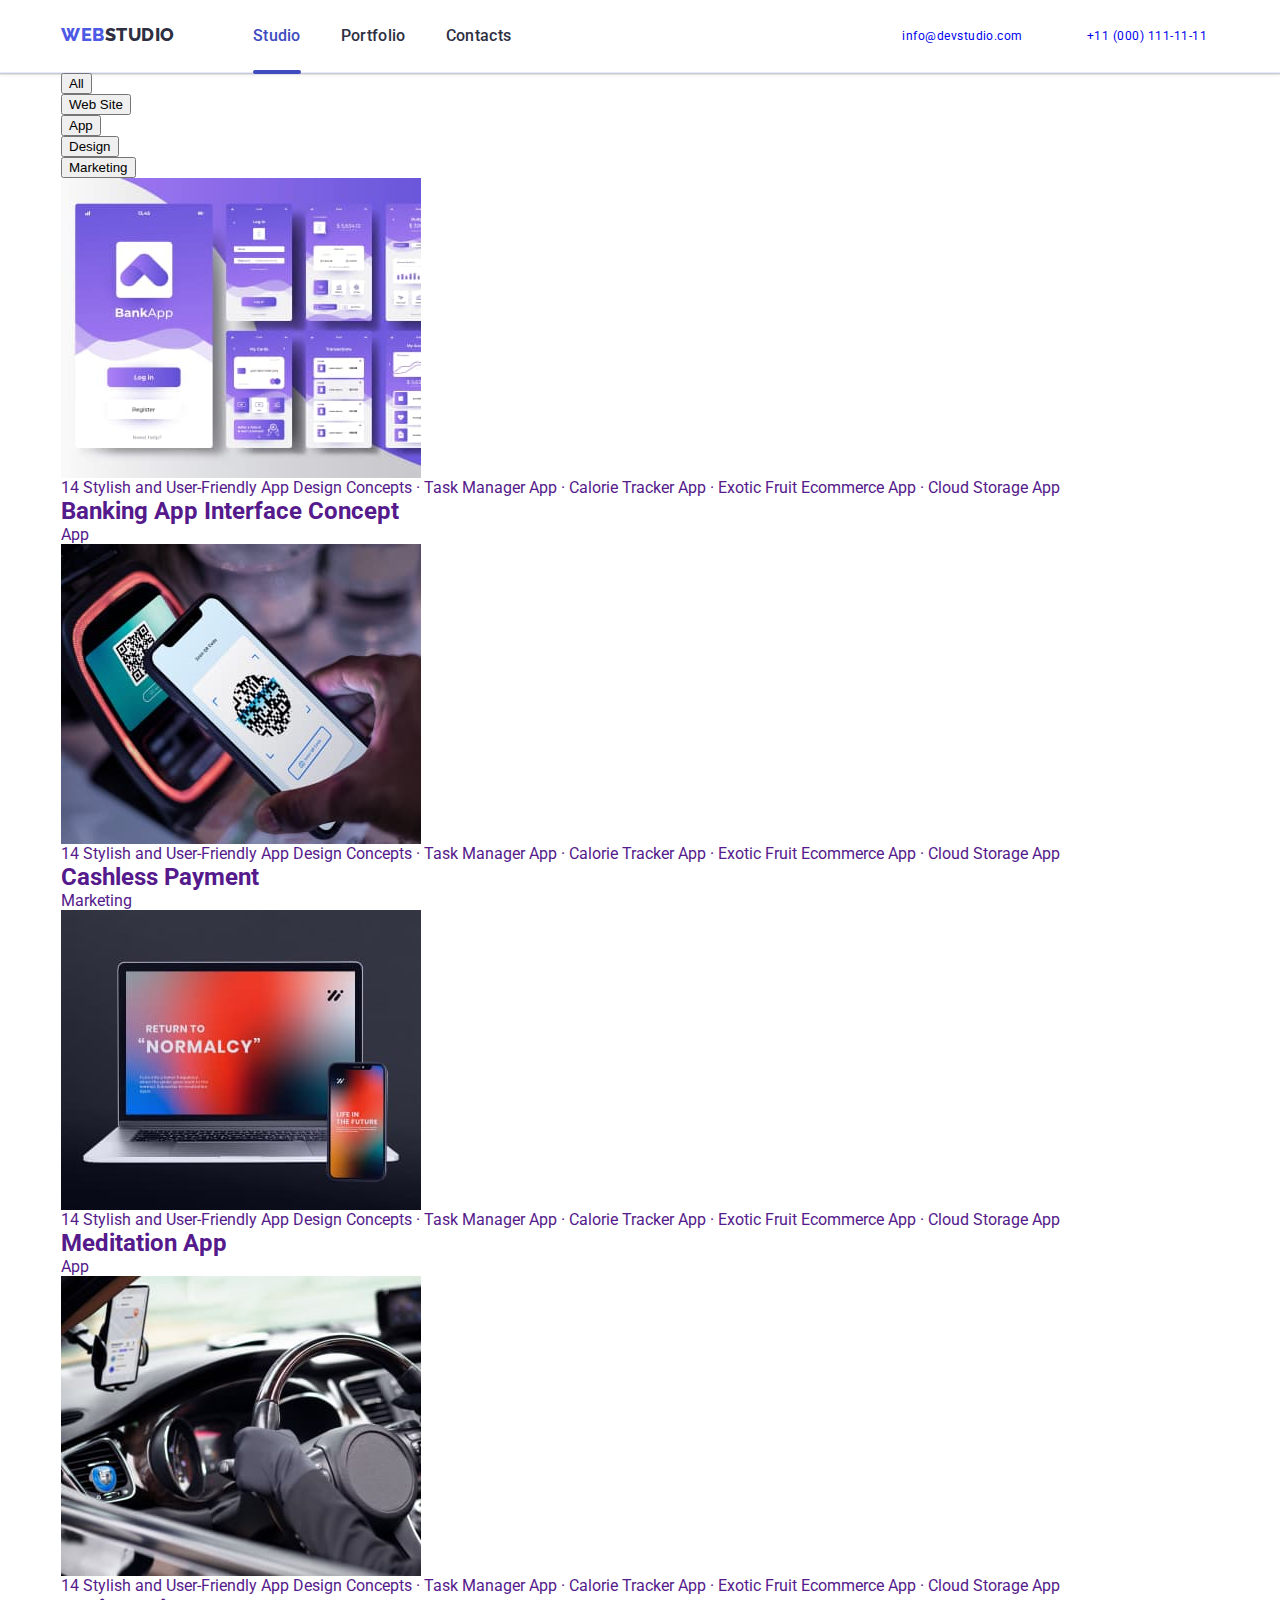
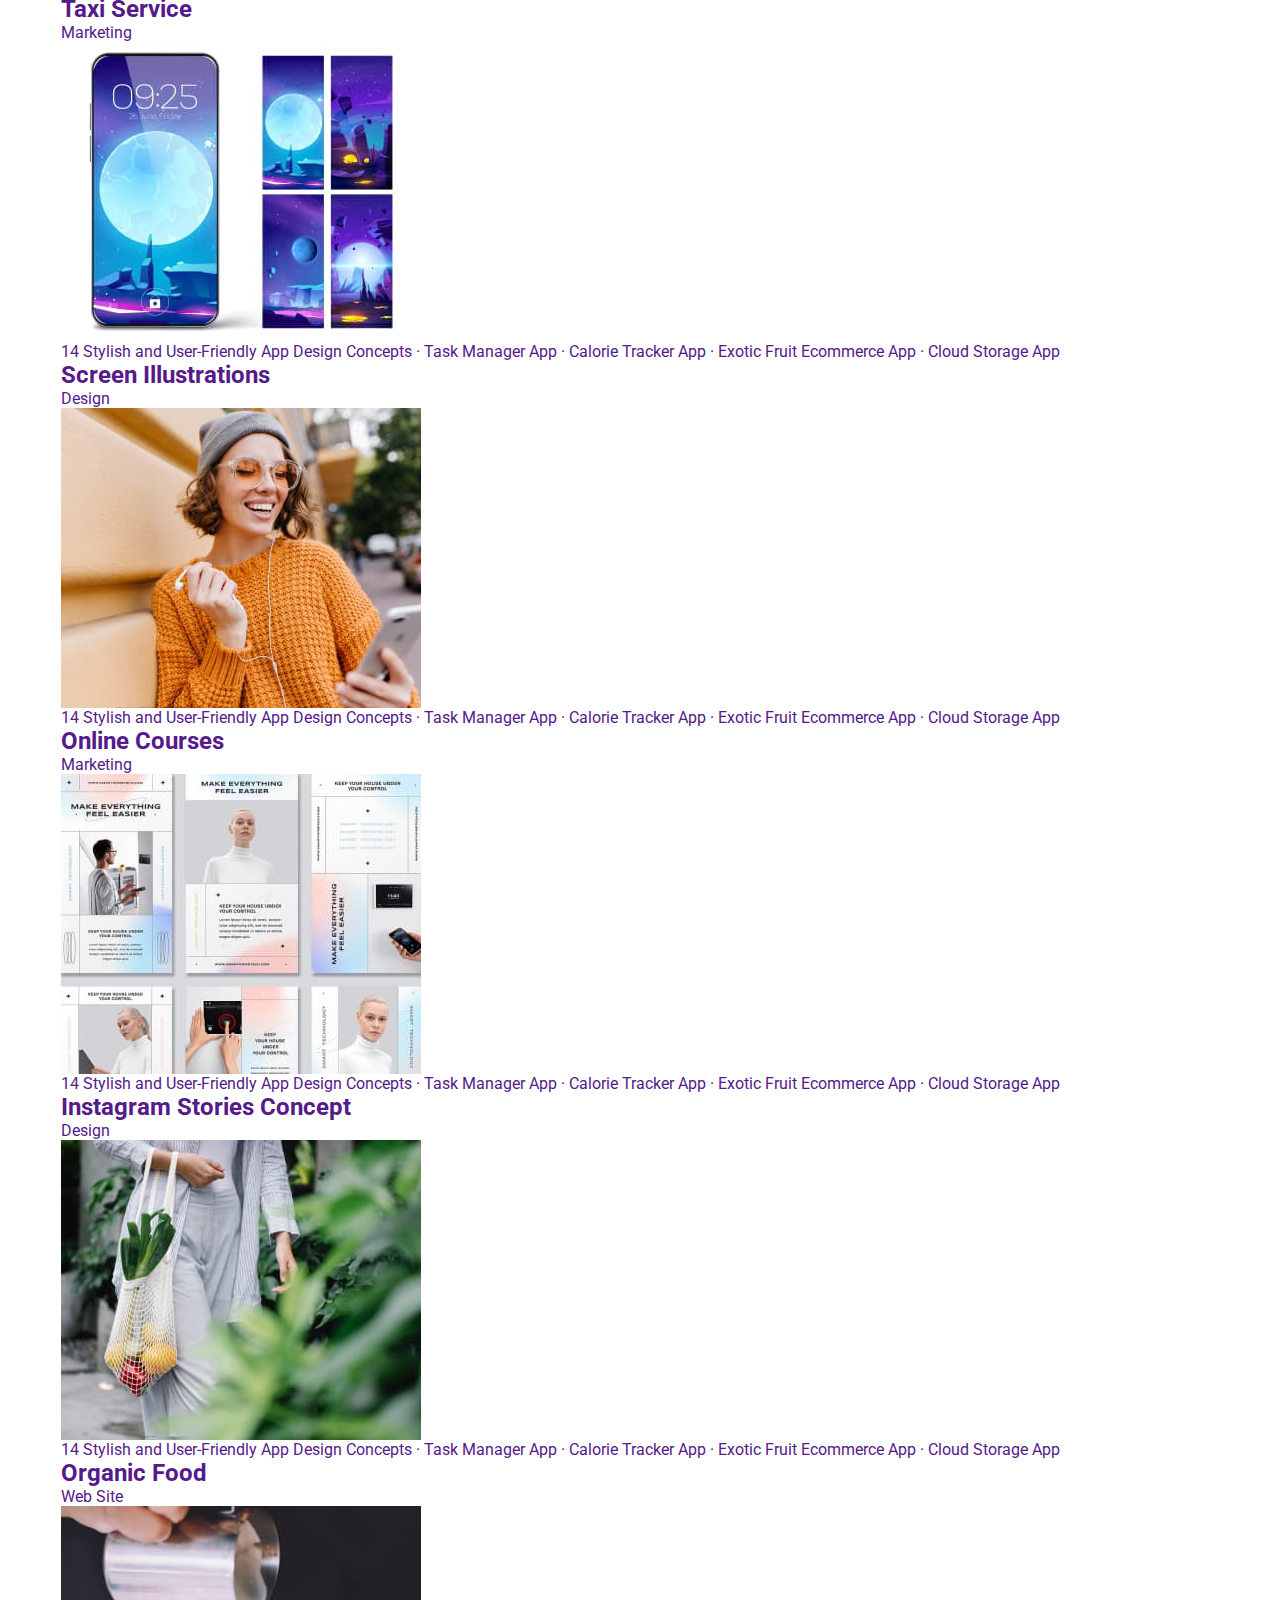
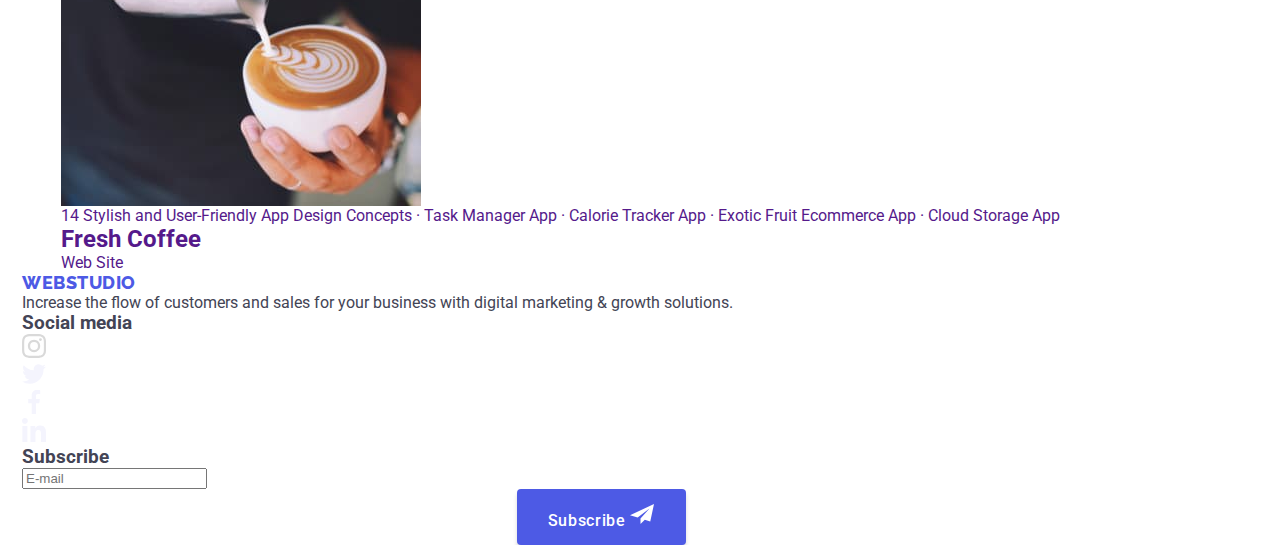
==== commit 0bc44a0d: "summary" ====
--- a/portfolio.html
+++ b/portfolio.html
@@ -25,7 +25,7 @@
      <link rel="stylesheet" href="./css/basic.css" />
     <link rel="stylesheet" href="./css/mobile.css" />
     <link rel="stylesheet" href="./css/tablet.css" />
-    <link rel="stylesheet" href="./css/desctop.css" />
+    <link rel="stylesheet" href="./css/desktop.css" />
   </head>
   <body style="overflow: hidden;">
     <!--Header-->
--- a/css/basic.css
+++ b/css/basic.css
@@ -258,7 +258,6 @@
   letter-spacing: 0.02em;
   margin: 0 auto 72px;
   max-width: 320px;
-  text-transform: capitalize;
 }
 
 .modal-btn {
@@ -287,3 +286,202 @@
   transition: color 250ms;
   transition-timing-function: cubic-bezier(0.4, 0, 0.2, 1);
 }
+
+.backdrop {
+  position: fixed;
+  top: 0;
+  width: 100%;
+  height: 100%;
+  padding-top: 88px;
+  padding-bottom: 16px;
+  background-color: rgba(46, 47, 66, 0.4);
+  background: 0px 1px 1px rgba(0, 0, 0, 0.14), 0px 1px 3px rgba(0, 0, 0, 0.12),
+    0px 2px 1px rgba(0, 0, 0, 0.2);
+  transition: opacity 300ms linear, visibility 300ms linear;
+}
+
+.modal {
+  position: absolute;
+  width: 392px;
+  height: 586px;
+  background-color: #fcfcfc;
+  top: 50%;
+  left: 50%;
+  padding: 24px 16px;
+  overflow-y: scroll;
+  transform: translate(-50%, -50%) scale(1) rotateY(0);
+  opacity: 1;
+  transition: transform 500ms linear 200ms, opacity 700ms linear;
+}
+
+.modal-close {
+  display: flex;
+  margin-left: auto;
+  width: 24px;
+  height: 24px;
+  border-radius: 50%;
+  background-color: #e7e9fc;
+  border: 1px solid rgba(0, 0, 0, 0.1);
+  display: flex;
+  align-items: center;
+  justify-content: center;
+  fill: #000000;
+  transition: background-color 250ms cubic-bezier(0.4, 0, 0.2, 1),
+    fill 250ms cubic-bezier(0.4, 0, 0.2, 1);
+}
+
+.modal-close:hover,
+.modal-close:focus {
+  background-color: #404bbf;
+  fill: #ffffff;
+}
+
+.modal-close-icon {
+  top: 8px;
+  left: 8px;
+}
+
+.backdrop.is-hidden .modal {
+  transform: translate(-50%, -50%) scaleY(0);
+}
+
+.is-hidden {
+  opacity: 0;
+  visibility: hidden;
+  pointer-events: none;
+}
+
+.modal-title {
+  font-style: normal;
+  font-size: 16px;
+  font-weight: 500;
+  line-height: 1.5;
+  letter-spacing: 0.02em;
+  width: 360px;
+  height: 24px;
+  text-align: center;
+  color: #2e2f42;
+  margin-top: 24px;
+  margin-bottom: 16px;
+}
+
+.modal-input {
+  width: 100%;
+  height: 40px;
+  left: 32px;
+  top: 18px;
+  border: 1px solid rgba(46, 47, 66, 0.4);
+  border-radius: 4px;
+  padding-left: 38px;
+  font-weight: 400;
+  font-size: 12px;
+  line-height: 1.17;
+  letter-spacing: 0.04em;
+  outline: transparent;
+}
+
+.modal-input::placeholder {
+  font-size: 12px;
+  color: rgba(46, 47, 66, 0.4);
+}
+
+.modal-lable-text {
+  display: inline-block;
+  margin-bottom: 4px;
+  font-weight: 400;
+  font-size: 12px;
+  line-height: 1.17;
+  letter-spacing: 0.04em;
+  color: #8e8f99;
+}
+
+.modal-input-icon {
+  position: absolute;
+  left: 16px;
+  top: 50%;
+  transform: translateY(-50%);
+}
+
+.modal-input:focus {
+  border-color: #4d5ae5;
+}
+
+.modal-input:focus + .modal-input-icon {
+  fill: #4d5ae5;
+}
+
+.input-wrap {
+  position: relative;
+  margin-bottom: 8px;
+}
+
+.modal-textarea {
+  width: 100%;
+  height: 120px;
+  border: 1px solid rgba(33, 33, 33, 0.2);
+  border-radius: 4px;
+  background-color: transparent;
+  resize: none;
+  outline: transparent;
+  padding-top: 8px;
+  padding-left: 16px;
+  font-weight: 400;
+  font-size: 12px;
+  line-height: 1.17;
+  letter-spacing: 0.04em;
+  transition: border-color 250ms cubic-bezier(0.4, 0, 0.2, 1);
+}
+
+.modal-textarea:focus {
+  border-color: #4d5ae5;
+}
+
+.check-text {
+  font-size: 12px;
+  line-height: 1.17;
+  letter-spacing: 0.04em;
+  color: #8e8f99;
+  display: flex;
+  align-items: center;
+  gap: 8px;
+}
+
+.check-text span {
+  width: 16px;
+  height: 16px;
+  border: 1px solid rgba(46, 47, 66, 0.4);
+  border-radius: 2px;
+  display: flex;
+  align-items: center;
+  justify-content: center;
+  fill: transparent;
+}
+
+.privacy policy {
+  color: #4d5ae5;
+}
+
+.modal-check:checked + .check-text span {
+  background-color: #404bbf;
+  border: none;
+  fill: #f4f4fd;
+}
+
+.modal-btn-input {
+  display: flex;
+  align-items: center;
+  justify-content: center;
+  margin: auto;
+  margin-top: 24px;
+  background: #4d5ae5;
+  width: 169px;
+  height: 56px;
+  box-shadow: 0px 4px 4px rgb(0 0 0 / 15%);
+  border-radius: 4px;
+  border: transparent;
+  color: #ffffff;
+  font-weight: 500;
+  font-size: 16px;
+  line-height: 1.5;
+  transition: background-color 250ms cubic-bezier(0.4, 0, 0.2, 1);
+}
--- a/css/mobile.css
+++ b/css/mobile.css
@@ -3,3 +3,7 @@
     max-width: 428px;
   }
 }
+
+.hero-top-title {
+  text-transform: capitalize;
+}
--- a/css/desktop.css
+++ b/css/desktop.css
@@ -0,0 +1,88 @@
+@media screen and (min-width: 1158px) {
+  .container {
+    max-width: 1158px;
+  }
+
+  /*======================Header===================*/
+
+  .header {
+    padding-top: 24px;
+    padding-bottom: 24px;
+  }
+
+  .site-nav {
+    display: flex;
+  }
+
+  .address {
+    display: block;
+  }
+
+  .logo-link {
+    margin-right: 78px;
+  }
+
+  .contact {
+    margin: 0px 12px;
+  }
+
+  .mail {
+    display: inline;
+    margin-bottom: 12px;
+  }
+
+  .contact-list {
+    display: flex;
+    gap: 40px;
+  }
+  .current::after {
+    top: 70px;
+  }
+  .hero {
+    background-repeat: no-repeat;
+    background-position: center;
+    margin: 0 auto;
+    padding: 112px 54px 240px;
+    text-align: center;
+    background-color: #2e2f42;
+    background-image: linear-gradient(
+        rgba(46, 47, 66, 0.7),
+        rgba(46, 47, 66, 0.7)
+      ),
+      url(../images/Hero-bg-mob.png);
+    padding-top: 112px;
+    padding-bottom: 112px;
+    background-size: cover;
+    max-width: 767px;
+    margin: 0 auto;
+  }
+
+  @media (min-device-pixel-ratio: 2),
+    (min-resolution: 192dpi),
+    (min-resolution: 2dppx) {
+    .hero {
+      background-image: linear-gradient(
+          rgba(46, 47, 66, 0.7),
+          rgba(46, 47, 66, 0.7)
+        ),
+        url(../images/Hero-bg-mob-2px.png);
+    }
+  }
+
+  .hero-top-title {
+    color: var(--main-title-color);
+    font-weight: 700;
+    font-size: 36px;
+    line-height: 1.11;
+    text-align: center;
+    letter-spacing: 0.02em;
+    margin: 0 auto 72px;
+    max-width: 320px;
+    text-transform: capitalize;
+  }
+
+  .modal {
+    width: 408px;
+    height: 584px;
+  }
+}
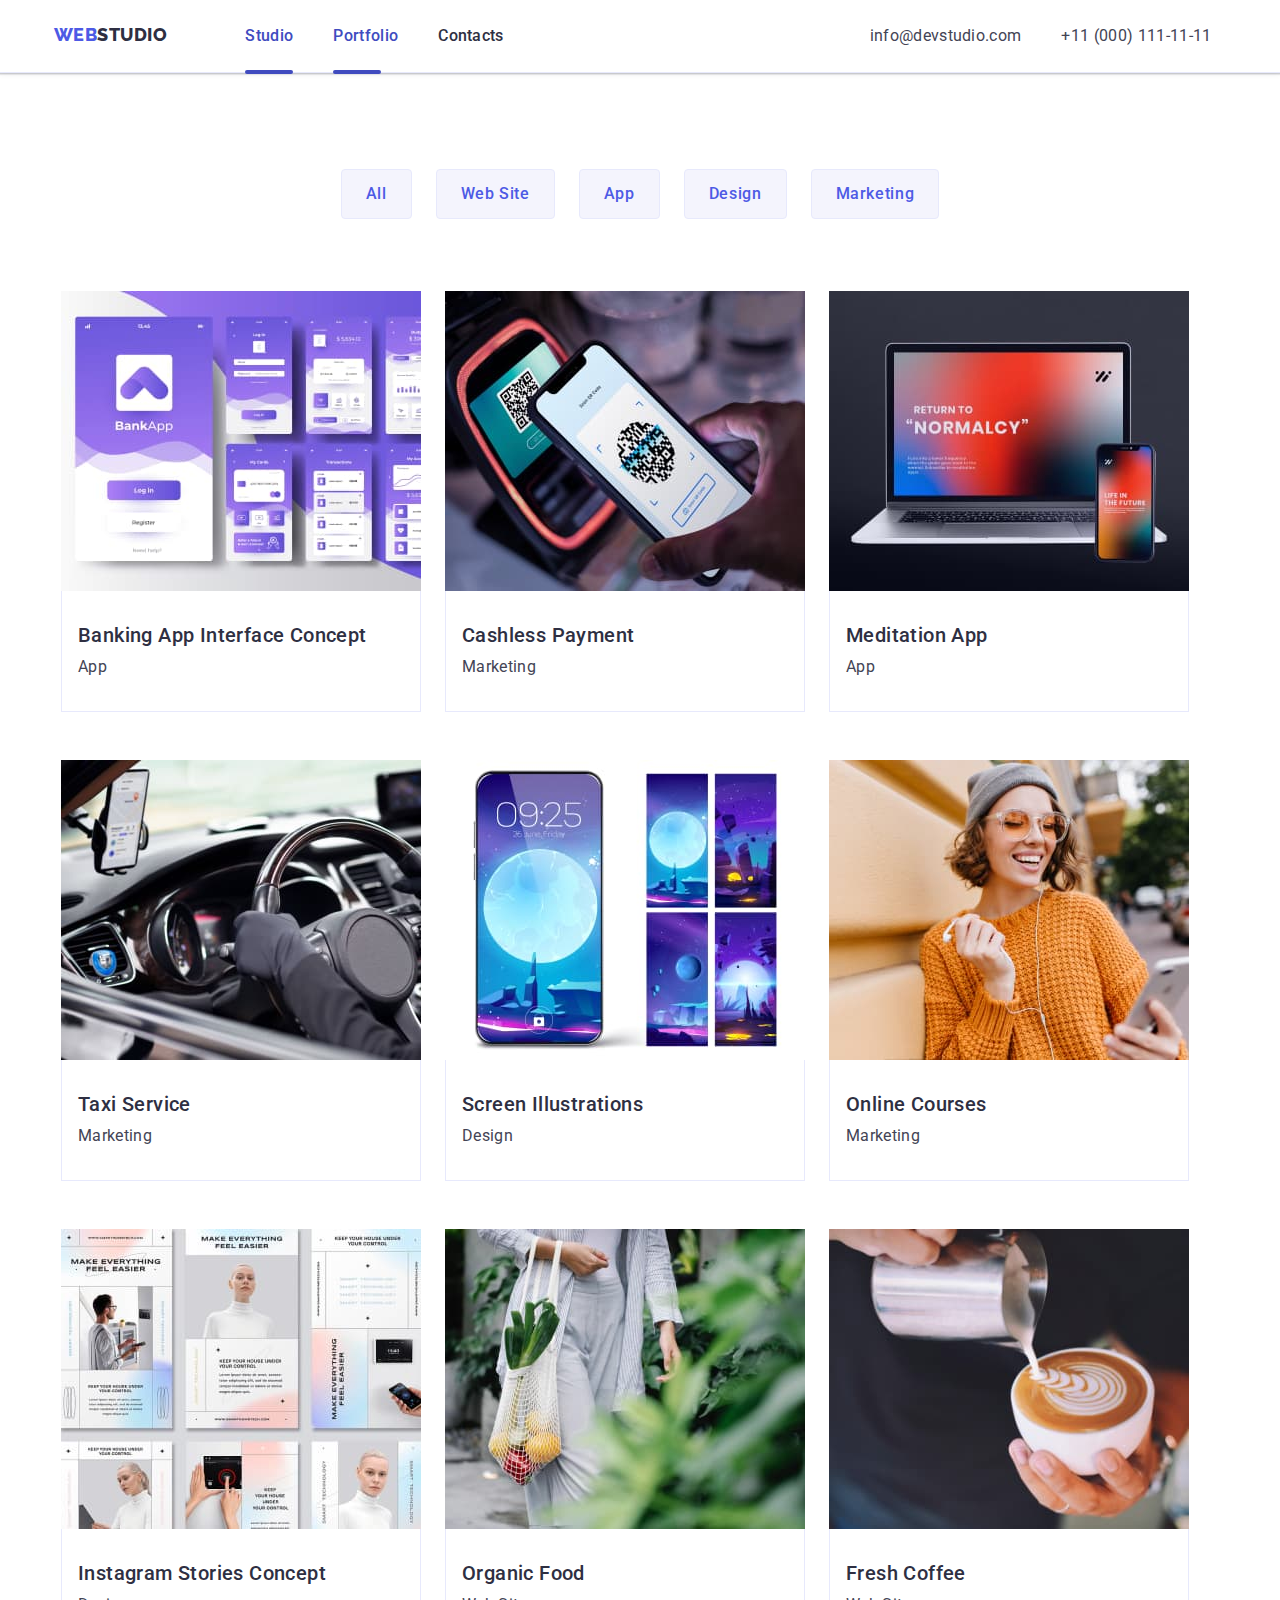
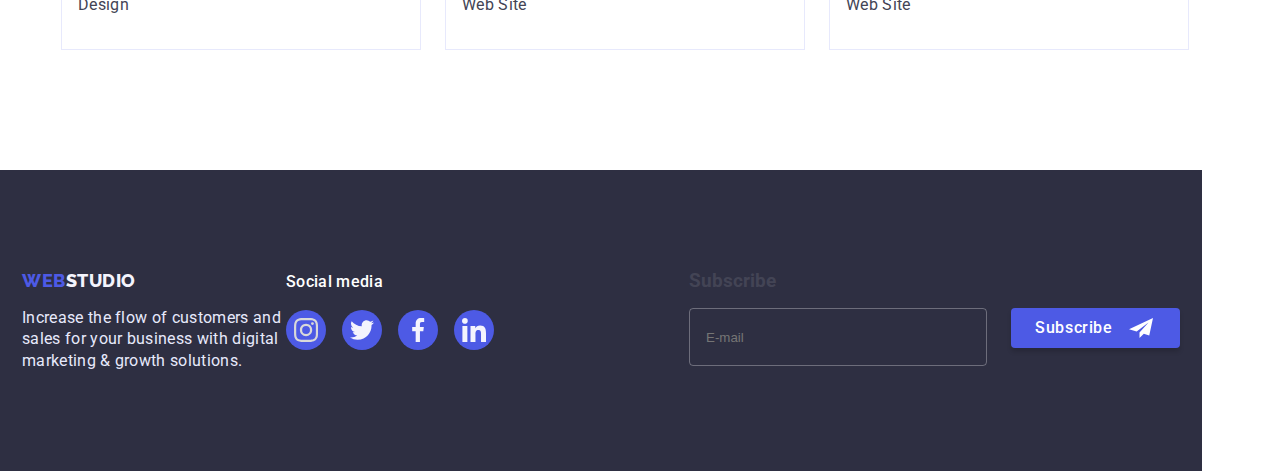
==== commit e904c6d3: "summary" ====
--- a/portfolio.html
+++ b/portfolio.html
@@ -27,7 +27,7 @@
     <link rel="stylesheet" href="./css/tablet.css" />
     <link rel="stylesheet" href="./css/desktop.css" />
   </head>
-  <body style="overflow: hidden;">
+  <body>
     <!--Header-->
    <header class="header">
       <div class="container header-wrapper">
@@ -41,7 +41,7 @@
               <a class="header-link link current" href="./index.html">Studio</a>
             </li>
             <li class="header-item">
-              <a class="header-link link" href="./portfolio.html">Portfolio</a>
+              <a class="header-link link current" href="./portfolio.html">Portfolio</a>
             </li>
             <li class="header-item">
               <a class="header-link link" href="">Contacts</a>
--- a/css/basic.css
+++ b/css/basic.css
@@ -112,6 +112,7 @@
   display: flex;
   justify-content: space-between;
   align-items: center;
+  padding-left: 0;
 }
 
 .mob-menu-open-btn {
@@ -179,7 +180,7 @@
 
 .mob-menu-tel {
   display: block;
-  color: #4d5ae5;
+  color: #434455;
   font-weight: 700;
   font-size: 36px;
   line-height: 1.11;
@@ -230,10 +231,7 @@
       rgba(46, 47, 66, 0.7)
     ),
     url(../images/Hero-bg-mob.png);
-  padding-top: 112px;
-  padding-bottom: 112px;
   background-size: cover;
-  max-width: 767px;
   margin: 0 auto;
 }
 
@@ -302,12 +300,13 @@
 
 .modal {
   position: absolute;
-  width: 392px;
-  height: 586px;
+  padding: 0 24px;
+  padding-top: 72px;
+  top: 55%;
+  left: 50%;
+  max-width: 392px;
+  width: calc(100% - 36px);
   background-color: #fcfcfc;
-  top: 50%;
-  left: 50%;
-  padding: 24px 16px;
   overflow-y: scroll;
   transform: translate(-50%, -50%) scale(1) rotateY(0);
   opacity: 1;
@@ -319,10 +318,12 @@
   margin-left: auto;
   width: 24px;
   height: 24px;
+  position: absolute;
+  top: 24px;
+  right: 24px;
   border-radius: 50%;
   background-color: #e7e9fc;
   border: 1px solid rgba(0, 0, 0, 0.1);
-  display: flex;
   align-items: center;
   justify-content: center;
   fill: #000000;
@@ -357,11 +358,8 @@
   font-weight: 500;
   line-height: 1.5;
   letter-spacing: 0.02em;
-  width: 360px;
-  height: 24px;
   text-align: center;
   color: #2e2f42;
-  margin-top: 24px;
   margin-bottom: 16px;
 }
 
@@ -437,13 +435,13 @@
 }
 
 .check-text {
+  display: flex;
+  align-items: center;
+  gap: 8px;
   font-size: 12px;
   line-height: 1.17;
   letter-spacing: 0.04em;
   color: #8e8f99;
-  display: flex;
-  align-items: center;
-  gap: 8px;
 }
 
 .check-text span {
@@ -485,3 +483,461 @@
   line-height: 1.5;
   transition: background-color 250ms cubic-bezier(0.4, 0, 0.2, 1);
 }
+/*==========================About============================*/
+.about {
+  padding-top: 96px;
+  padding-bottom: 96px;
+}
+
+.hero-list {
+  flex-direction: column;
+  display: flex;
+  text-align: center;
+  gap: 72px;
+}
+
+.info-list {
+  width: 100%;
+}
+
+.hero-second-title {
+  font-weight: 700;
+  font-size: 36px;
+  line-height: 1.1;
+  letter-spacing: 0.02em;
+  text-align: center;
+  margin-bottom: 8px;
+}
+
+.section-description {
+  font-weight: 500;
+  font-size: 16px;
+  line-height: 1.5;
+  letter-spacing: 0.02em;
+  text-align: start;
+}
+
+.feature-list {
+  display: flex;
+  flex-direction: column;
+  gap: 72px;
+}
+
+.feature-link {
+  display: none;
+}
+
+/*==================What are we doing============*/
+
+.about-work {
+  display: none;
+}
+
+/*=====================Our Team==================*/
+
+.about-team {
+  padding-top: 96px;
+  padding-bottom: 96px;
+  background-color: #f4f4fd;
+  background-color: #ffffff;
+  box-shadow: 0px 1px 6px rgba(46, 47, 66, 0.08),
+    0px 1px 1px rgba(46, 47, 66, 0.16), 0px 2px 1px rgba(46, 47, 66, 0.08);
+  border-radius: 0px 0px 4px 4px;
+}
+
+.team-main-title {
+  font-weight: 700;
+  font-size: 36px;
+  line-height: 1.11;
+  letter-spacing: 0.02em;
+  margin-bottom: 72px;
+  text-transform: capitalize;
+  text-align: center;
+  color: #2e2f42;
+}
+
+.team-list {
+  display: flex;
+  flex-direction: column;
+  gap: 72px;
+  align-items: center;
+}
+
+.about-item {
+  background-color: #ffffff;
+  box-shadow: 0px 1px 6px rgba(46, 47, 66, 0.08),
+    0px 1px 1px rgba(46, 47, 66, 0.16), 0px 2px 1px rgba(46, 47, 66, 0.08);
+  border-radius: 0px 0px 4px 4px;
+}
+
+.hero-text {
+  display: flex;
+  flex-direction: column;
+  justify-content: center;
+  align-items: center;
+  padding: 32px 16px;
+}
+
+.team-title {
+  font-weight: 500;
+  font-size: 20px;
+  line-height: 1.2;
+  letter-spacing: 0.02em;
+  text-align: center;
+  margin-bottom: 8px;
+  color: #2e2f42;
+}
+
+.team-section-description {
+  font-size: 16px;
+  line-height: 1.5;
+  letter-spacing: 0.02em;
+  text-align: center;
+  margin-bottom: 8px;
+}
+
+.team-soc-list {
+  display: flex;
+  justify-content: center;
+  align-items: center;
+  gap: 24px;
+}
+
+.taem-soc-item {
+  height: 40px;
+  width: 40px;
+}
+
+.team-soc-link {
+  width: 100%;
+  height: 100%;
+  border-radius: 50%;
+  background-color: #4d5ae5;
+  display: flex;
+  align-items: center;
+  justify-content: center;
+  color: #ffffff;
+  transition: background-color 250ms cubic-bezier(0.4, 0, 0.2, 1);
+}
+
+.team-soc-icon {
+  fill: currentColor;
+}
+
+/*======================Customers=====================*/
+
+.сustomers {
+  position: relative;
+  background-color: #ffffff;
+  text-align: center;
+  padding-top: 96px;
+  padding-bottom: 96px;
+}
+.сustomers-title {
+  font-weight: 700;
+  font-size: 36px;
+  line-height: 1.22;
+  letter-spacing: 0.02em;
+  margin-bottom: 72px;
+  text-align: center;
+  text-transform: capitalize;
+  color: #2e2f42;
+}
+
+.сustomers-logo {
+  display: flex;
+  flex-wrap: wrap;
+  column-gap: 16px;
+  row-gap: 72px;
+  justify-content: center;
+}
+
+.сustomers-item {
+  width: 190px;
+}
+
+.сustomers-item {
+  width: calc((100% - 16px) / 2);
+  height: 88px;
+  display: flex;
+  align-items: center;
+  justify-content: center;
+  border: 1px solid #8e8f99;
+  border-radius: 4px;
+  color: #8e8f99;
+  cursor: pointer;
+  transition: background-color 250ms cubic-bezier(0.4, 0, 0.2, 1);
+}
+
+.сustomers-icon {
+  fill: #afb1b8;
+}
+
+.сustomers-link:hover {
+  border-color: #4d5ae5;
+  transition: transform 250ms cubic-bezier(0.4, 0, 0.2, 1), linear;
+}
+
+.сustomers-link:hover .сustomers-icon {
+  fill: #4d5ae5;
+}
+
+/*======================footer=====================*/
+
+.footer {
+  background-color: #2e2f42;
+  padding: 96px 0;
+  margin-right: auto;
+}
+
+.footer-wrap {
+  display: flex;
+  flex-direction: column;
+  margin: 0 auto;
+}
+
+.logo-footer {
+  display: flex;
+  align-items: center;
+  justify-content: center;
+  margin-bottom: 16px;
+}
+
+.footer-section {
+  max-width: 268px;
+  display: block;
+  margin: 0 auto;
+}
+
+.footer-text {
+  font-style: normal;
+  font-weight: 400;
+  font-size: 16px;
+  line-height: 1.33;
+  letter-spacing: 0.02em;
+  color: #e7e9fc;
+}
+
+.logo-studio-footer {
+  color: #f4f4fd;
+}
+
+.social-nav {
+  align-items: center;
+}
+
+.social-text {
+  font-style: normal;
+  font-weight: 500;
+  font-size: 16px;
+  line-height: 1.5;
+  letter-spacing: 0.02em;
+  color: #ffffff;
+  display: flex;
+  justify-content: center;
+  margin-top: 72px;
+}
+
+.component-form {
+  justify-content: center;
+  align-items: center;
+  flex-direction: column;
+  gap: 24px;
+}
+
+.footer-soc-list {
+  display: flex;
+  justify-content: center;
+  align-items: center;
+  gap: 16px;
+  margin-top: 16px;
+}
+
+.footer-soc-item {
+  height: 40px;
+  width: 40px;
+}
+
+.footer-soc-link {
+  width: 100%;
+  height: 100%;
+  border-radius: 50%;
+  background-color: #4d5ae5;
+  display: flex;
+  align-items: center;
+  justify-content: center;
+}
+
+.footer-soc-icon {
+  fill: currentColor;
+}
+
+.footer-soc-link:hover {
+  background-color: #31d0aa;
+  transition: transform 250ms cubic-bezier(0.4, 0, 0.2, 1), linear;
+}
+
+.footer-soc-link:hover .footer-soc-icon {
+  fill: #8e8f99;
+}
+
+.footer-component {
+  align-items: center;
+}
+
+.component-field {
+  display: flex;
+  flex-wrap: wrap;
+}
+
+.component-input {
+  padding: 8px 16px 8px 16px;
+  border: 1px solid rgba(255, 255, 255, 0.3);
+  border-radius: 4px;
+  background-color: transparent;
+  width: 398px;
+  height: 40px;
+  color: #f4f4fd;
+  outline: transparent;
+  transition: border-color 250ms cubic-bezier(0.4, 0, 0.2, 1);
+}
+
+.component-btn-input {
+  width: 165px;
+  height: 40px;
+  padding: 8px 24px;
+  margin: 0 auto;
+  background-color: #4d5ae5;
+  border-radius: 4px;
+  border: transparent;
+  display: flex;
+  gap: 16px;
+  font-weight: 500;
+  font-size: 16px;
+  line-height: 1.5;
+  text-align: center;
+  letter-spacing: 0.04em;
+  color: #ffffff;
+  transition: background-color 250ms cubic-bezier(0.4, 0, 0.2, 1);
+}
+
+.component-btn {
+  margin-top: 16px;
+}
+
+.component-icon {
+  top: 8px;
+  left: 117px;
+}
+
+/*==================portfolio===============*/
+
+.portfolio {
+  padding-top: 96px;
+  padding-bottom: 120px;
+}
+
+.list-button {
+  display: flex;
+  gap: 24px;
+  margin-bottom: 72px;
+  justify-content: center;
+}
+
+.portfolio-modal-btn {
+  font-family: "Roboto", sans-serif;
+  font-style: normal;
+  font-weight: 500;
+  font-size: 16px;
+  line-height: 1.5;
+  letter-spacing: 0.04em;
+  color: #4d5ae5;
+  background-color: #f4f4fd;
+  border: 1px solid #e7e9fc;
+  border-radius: 4px;
+  cursor: pointer;
+  margin: 0 auto;
+  padding: 12px 24px;
+}
+
+.portfolio-modal-btn:hover,
+.portfolio-modal-btn:focus {
+  color: #ffffff;
+  background-color: #404bbf;
+  box-shadow: 0px 3px 1px rgba(0, 0, 0, 0.1), 0px 2px 1px rgba(0, 0, 0, 0.08),
+    0px 2px 2px rgba(0, 0, 0, 0.12);
+  transition: transform 2500ms cubic-bezier(0.4, 0, 0.2, 1), linear;
+}
+
+.row-cards-list {
+  display: flex;
+  flex-wrap: wrap;
+  column-gap: 24px;
+  row-gap: 48px;
+}
+
+.row-cards {
+  width: calc(100% - 48 / 3);
+  cursor: pointer;
+}
+
+.row-cards-link {
+  display: block;
+}
+
+.row-cards-link:hover,
+.row-cards-link:focus {
+  box-shadow: 0px 1px 6px rgba(46, 47, 66, 0.08),
+    0px 1px 1px rgba(46, 47, 66, 0.16), 0px 2px 1px rgba(46, 47, 66, 0.08);
+}
+
+.row-cards:hover .cards-cover-text {
+  transform: translateY(0%);
+  transition: transform 300ms linear;
+}
+
+.cards-top-wrap {
+  position: relative;
+  overflow: hidden;
+}
+
+.cards-cover-text {
+  position: absolute;
+  top: 0;
+  font-style: normal;
+  font-weight: 400;
+  font-size: 16px;
+  line-height: 1.5;
+  letter-spacing: 0.02em;
+  padding-top: 40px;
+  padding-left: 32px;
+  padding-right: 32px;
+  color: #f4f4fd;
+  background: #4d5ae5;
+  height: 100%;
+  transform: translateY(100%);
+}
+.cards-container {
+  background-color: #ffffff;
+  border: 1px solid #e7e9fc;
+  border-top: none;
+  padding-top: 32px;
+  padding-bottom: 32px;
+  padding-left: 16px;
+}
+
+.hero-media-img-title {
+  font-weight: 500;
+  font-size: 20px;
+  line-height: 1.2;
+  letter-spacing: 0.02em;
+  color: #2e2f42;
+  margin-bottom: 8px;
+}
+
+.section-img-description {
+  font-size: 16px;
+  line-height: 1.5;
+  letter-spacing: 0.02em;
+  color: #434455;
+}
--- a/css/mobile.css
+++ b/css/mobile.css
@@ -2,8 +2,12 @@
   .container {
     max-width: 428px;
   }
+
+  .hero-top-title {
+    text-transform: capitalize;
+  }
+
+  .modal {
+    min-width: 392px;
+  }
 }
-
-.hero-top-title {
-  text-transform: capitalize;
-}
--- a/css/tablet.css
+++ b/css/tablet.css
@@ -3,14 +3,6 @@
     max-width: 768px;
   }
 
-  .container {
-    width: 100%;
-    padding-left: 15px;
-    padding-right: 15px;
-    margin-left: auto;
-    margin-right: auto;
-  }
-
   /*======================Header===================*/
 
   .header {
@@ -32,7 +24,6 @@
     align-items: flex-start;
     padding: 0px;
     gap: 40px;
-    margin-right: 121px;
   }
 
   .header-link.current {
@@ -55,12 +46,13 @@
   }
 
   .contact {
-    margin: 0px 12px;
+    color: inherit;
   }
 
   .mail {
     display: block;
     margin-bottom: 12px;
+    color: inherit;
   }
 
   .contact-item {
@@ -82,22 +74,11 @@
   /*======================Hero=====================*/
 
   .hero {
-    background-repeat: no-repeat;
-    background-position: center;
-    margin: 0 auto;
-    padding: 112px 54px 240px;
-    text-align: center;
-    background-color: #2e2f42;
     background-image: linear-gradient(
         rgba(46, 47, 66, 0.7),
         rgba(46, 47, 66, 0.7)
       ),
-      url(../images/Hero-bg-mob.png);
-    padding-top: 112px;
-    padding-bottom: 112px;
-    background-size: cover;
-    max-width: 767px;
-    margin: 0 auto;
+      url(../images/Hero-bg-tab.png);
   }
 
   @media (min-device-pixel-ratio: 2),
@@ -108,45 +89,130 @@
           rgba(46, 47, 66, 0.7),
           rgba(46, 47, 66, 0.7)
         ),
-        url(../images/Hero-bg-mob-2px.png);
+        url(../images/Hero-bg-tab-2px.png);
     }
   }
 
   .hero-top-title {
-    color: var(--main-title-color);
-    font-weight: 700;
-    font-size: 36px;
-    line-height: 1.11;
-    text-align: center;
-    letter-spacing: 0.02em;
+    font-size: 56px;
+    line-height: 1.07;
     margin: 0 auto 72px;
-    max-width: 320px;
-    text-transform: capitalize;
-  }
-
-  .modal-btn {
-    min-width: 169px;
-    height: 56px;
-    font-family: "Roboto", sans-serif;
-    font-weight: 500;
-    font-size: 16px;
-    line-height: 1.5;
-    letter-spacing: 0.04em;
-    cursor: pointer;
-    color: var(--main-title-color);
-    background: #4d5ae5;
-    box-shadow: 0px 4px 4px rgba(0, 0, 0, 0.15);
-    border-radius: 4px;
-    border: none;
-    display: block;
-    margin: 0 auto;
-  }
-  .modal-btn:hover,
-  .modal-btn:focus {
-    color: #ffffff;
-    background: #404bbf;
-
-    transition: color 250ms;
-    transition-timing-function: cubic-bezier(0.4, 0, 0.2, 1);
+    max-width: 496px;
+  }
+
+  .modal {
+    width: 408px;
+    height: 586px;
+  }
+
+  /*==========================About============================*/
+  .about {
+    padding-left: 15px;
+    padding-right: 15px;
+  }
+
+  .hero-list {
+    display: flex;
+    flex-direction: row;
+    flex-wrap: wrap;
+    column-gap: 24px;
+    row-gap: 72px;
+  }
+
+  .info-list {
+    width: calc((100% - 24px) / 2);
+  }
+
+  .hero-second-title {
+    text-align: start;
+  }
+
+  /*==================What are we doing============*/
+
+  .about-work {
+    display: none;
+  }
+
+  /*=====================Our Team==================*/
+
+  .team-list {
+    display: flex;
+    flex-direction: row;
+    flex-wrap: wrap;
+    column-gap: 24px;
+    row-gap: 64px;
+    align-items: center;
+    justify-content: center;
+  }
+
+  /*======================Customers=====================*/
+
+  .customers-icon-item {
+    width: 168px;
+  }
+
+  .сustomers-logo {
+    column-gap: 24px;
+  }
+
+  .сustomers-item {
+    display: flex;
+    width: 168px;
+  }
+
+  /*======================footer=====================*/
+
+  .footer {
+    padding-top: 100px;
+    padding-bottom: 100px;
+  }
+
+  .footer-wrap {
+    width: 582px;
+    display: flex;
+    flex-direction: row;
+    flex-wrap: wrap;
+    row-gap: 72px;
+    column-gap: 24px;
+  }
+
+  .footer-section {
+    margin: 0;
+  }
+
+  .logo-footer {
+    display: flex;
+    align-items: center;
+    justify-content: flex-start;
+  }
+
+  .social-nav {
+    margin-top: 0;
+  }
+
+  .social-text {
+    justify-content: flex-start;
+    margin-top: 0;
+  }
+
+  .footer-component {
+    padding-bottom: 0;
+  }
+
+  .component-form {
+    margin-top: 16px;
+  }
+
+  .component-btn-input {
+    margin-left: 24px;
+  }
+
+  .component-input {
+    width: 264px;
+    margin-bottom: 0;
+  }
+
+  .component-btn {
+    margin-top: 0;
   }
 }
--- a/css/desktop.css
+++ b/css/desktop.css
@@ -22,13 +22,19 @@
     margin-right: 78px;
   }
 
+  .contact-item {
+    font-size: 16px;
+    line-height: 1.5;
+    letter-spacing: 0.02em;
+  }
+
   .contact {
-    margin: 0px 12px;
+    margin: 0px;
   }
 
   .mail {
     display: inline;
-    margin-bottom: 12px;
+    margin: 0px;
   }
 
   .contact-list {
@@ -38,23 +44,16 @@
   .current::after {
     top: 70px;
   }
+
   .hero {
-    background-repeat: no-repeat;
-    background-position: center;
-    margin: 0 auto;
-    padding: 112px 54px 240px;
-    text-align: center;
-    background-color: #2e2f42;
+    max-width: 1440px;
+    padding-top: 188px;
+    padding-bottom: 188px;
     background-image: linear-gradient(
         rgba(46, 47, 66, 0.7),
         rgba(46, 47, 66, 0.7)
       ),
-      url(../images/Hero-bg-mob.png);
-    padding-top: 112px;
-    padding-bottom: 112px;
-    background-size: cover;
-    max-width: 767px;
-    margin: 0 auto;
+      url(../images/hero-bg.png);
   }
 
   @media (min-device-pixel-ratio: 2),
@@ -65,24 +64,148 @@
           rgba(46, 47, 66, 0.7),
           rgba(46, 47, 66, 0.7)
         ),
-        url(../images/Hero-bg-mob-2px.png);
+        url(../images/hero-bg-2px.png);
     }
   }
 
   .hero-top-title {
-    color: var(--main-title-color);
+  }
+
+  .modal {
+    width: 408px;
+    height: 584px;
+  }
+
+  /*==========================About============================*/
+  .about {
+    padding-top: 120px;
+    padding-bottom: 120px;
+  }
+
+  .hero-list {
+    display: flex;
+    flex-direction: row;
+    justify-content: space-between;
+    gap: 24px;
+  }
+
+  .info-list {
+    width: calc((100% - 72px) / 4);
+  }
+
+  .hero-second-title {
+    font-weight: 500;
+    font-size: 20px;
+    text-align: start;
+    line-height: 1.2;
+    letter-spacing: 0.02em;
+    margin-bottom: 8px;
+  }
+
+  .section-description {
+    font-weight: 400;
+  }
+
+  .feature-link {
+    display: flex;
+    margin-bottom: 8px;
+    width: 100%;
+    height: 112px;
+    align-items: center;
+    justify-content: center;
+    background-color: #f4f4fd;
+    border-radius: 4px;
+  }
+
+  /*==================What are we doing============*/
+
+  .about-work {
+    display: flex;
+    padding-bottom: 120px;
+  }
+
+  .hero-main-title {
     font-weight: 700;
     font-size: 36px;
     line-height: 1.11;
     text-align: center;
     letter-spacing: 0.02em;
-    margin: 0 auto 72px;
-    max-width: 320px;
     text-transform: capitalize;
-  }
-
-  .modal {
-    width: 408px;
-    height: 584px;
+    color: #2e2f42;
+    margin-bottom: 72px;
+  }
+
+  .about-list {
+    display: flex;
+    justify-content: space-between;
+    gap: 24px;
+  }
+
+  .about-team {
+    padding-top: 96px;
+    padding-bottom: 96px;
+    background-color: #f4f4fd;
+  }
+
+  .about-item {
+    width: calc((100% - 48px) / 3);
+    width: 100%;
+    background-color: #ffffff;
+    box-shadow: 0px 1px 6px rgba(46, 47, 66, 0.08),
+      0px 1px 1px rgba(46, 47, 66, 0.16), 0px 2px 1px rgba(46, 47, 66, 0.08);
+    border-radius: 0px 0px 4px 4px;
+  }
+
+  /*=====================Our Team==================*/
+
+  .about-team {
+    padding-top: 120px;
+    padding-bottom: 120px;
+  }
+
+  .team-list {
+    flex-wrap: nowrap;
+  }
+
+  /*======================Customers=====================*/
+
+  .сustomers {
+    padding-top: 120px;
+    padding-bottom: 120px;
+  }
+
+  .сustomers-logo {
+    display: flex;
+    justify-content: center;
+    align-items: center;
+  }
+
+  .сustomers-item {
+    width: 168px;
+  }
+
+  /*======================footer=====================*/
+  .footer {
+    padding-top: 100px;
+    padding-bottom: 100px;
+  }
+
+  .footer-text {
+    display: flex;
+    max-width: 264px;
+    margin-top: 16px;
+  }
+
+  .footer-section {
+    margin-right: 120px;
+  }
+
+  .footer-wrap {
+    width: 100%;
+    gap: 0;
+  }
+
+  .social-nav {
+    margin-right: auto;
   }
 }
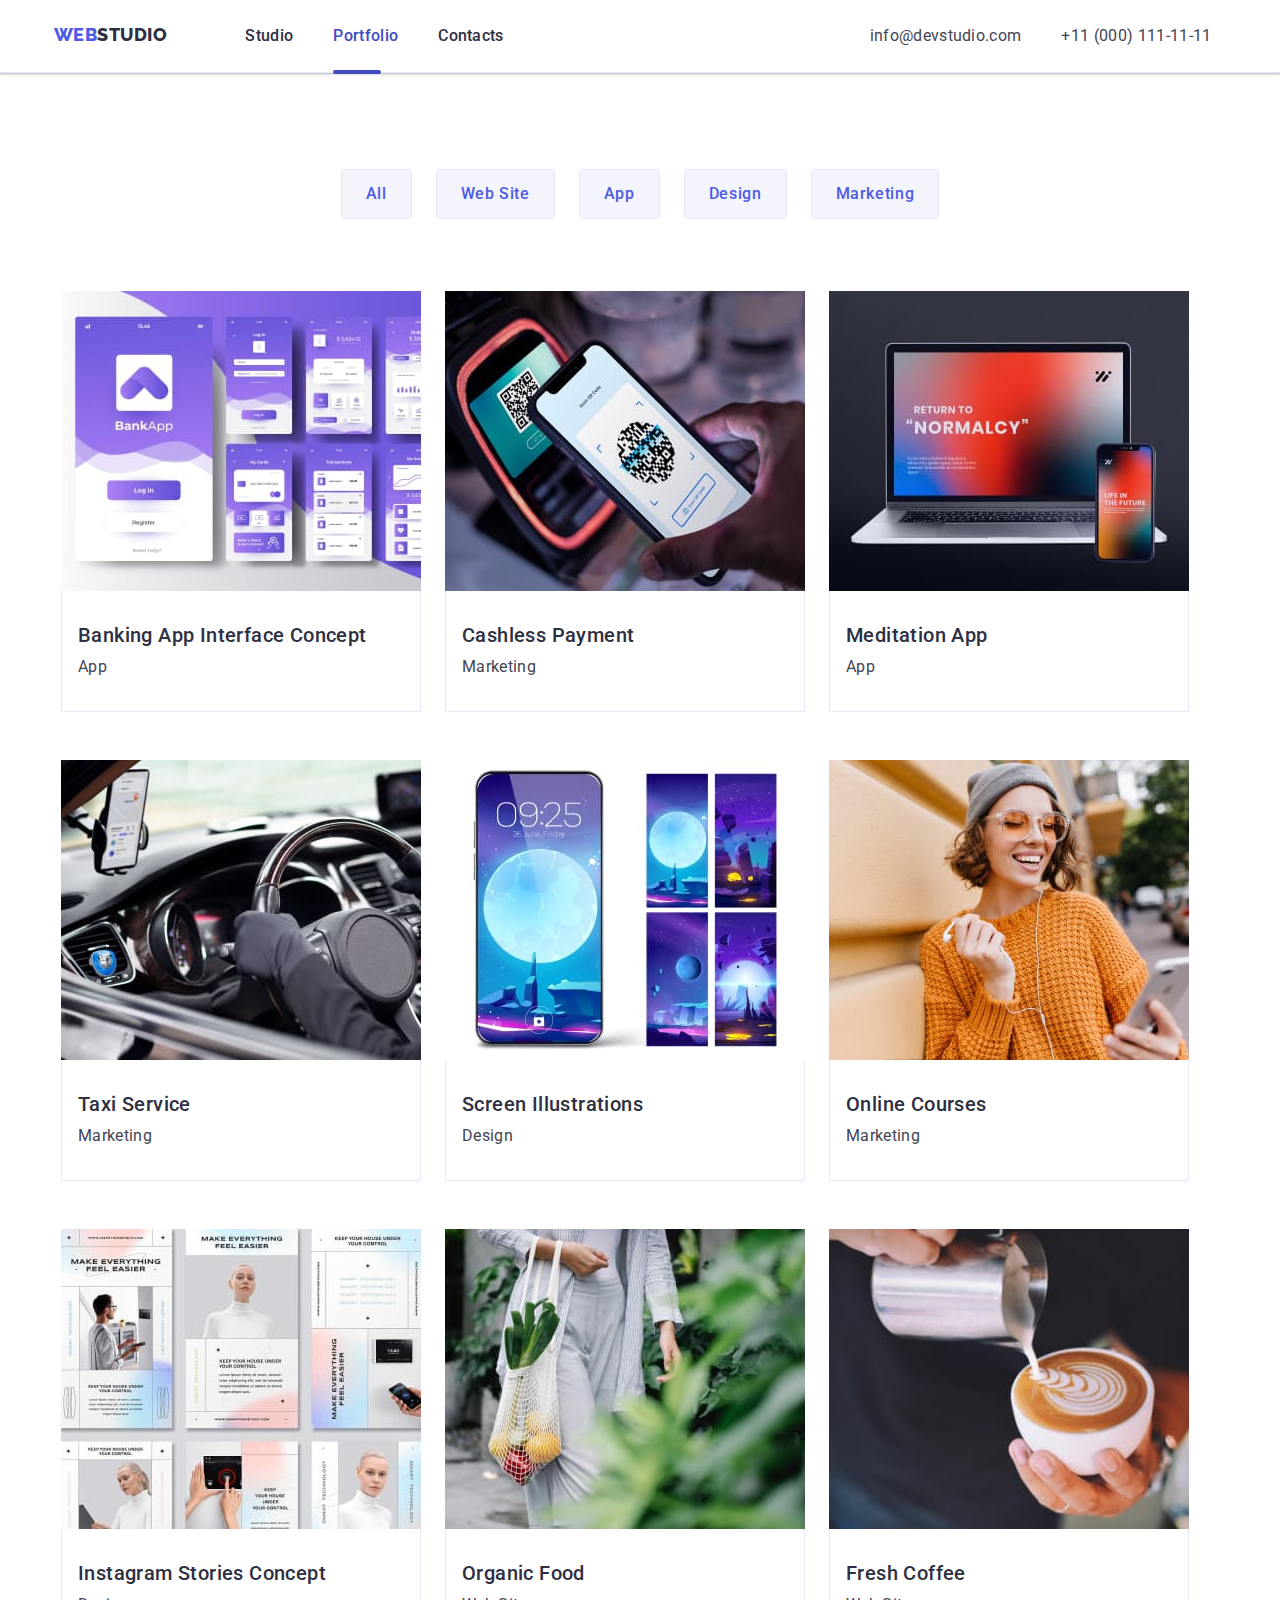
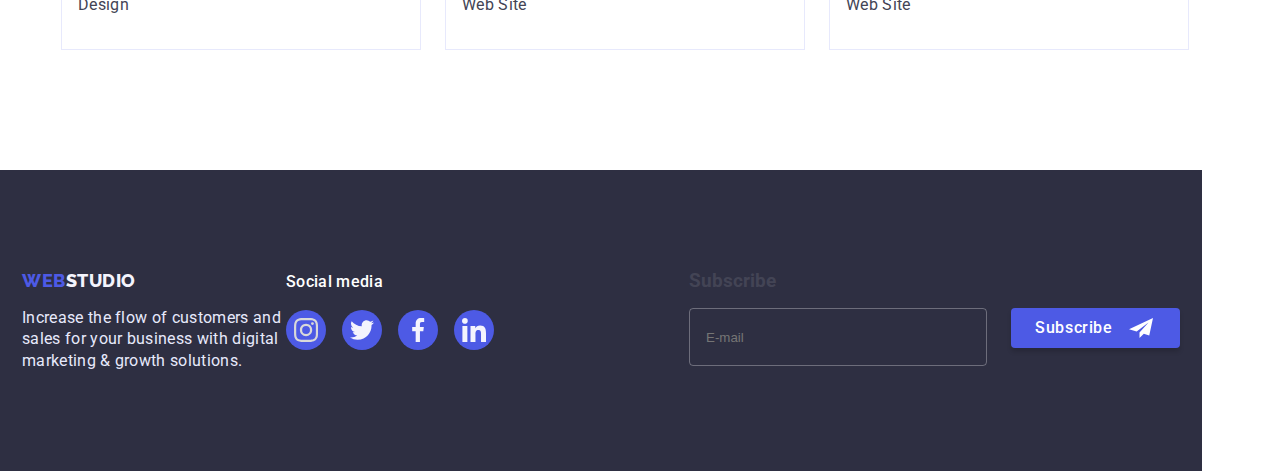
==== commit c2b78e74: "summary" ====
--- a/portfolio.html
+++ b/portfolio.html
@@ -38,7 +38,7 @@
           <!--navigation list-->
           <ul class="header-list list">
             <li class="header-item">
-              <a class="header-link link current" href="./index.html">Studio</a>
+              <a class="header-link link" href="./index.html">Studio</a>
             </li>
             <li class="header-item">
               <a class="header-link link current" href="./portfolio.html">Portfolio</a>
